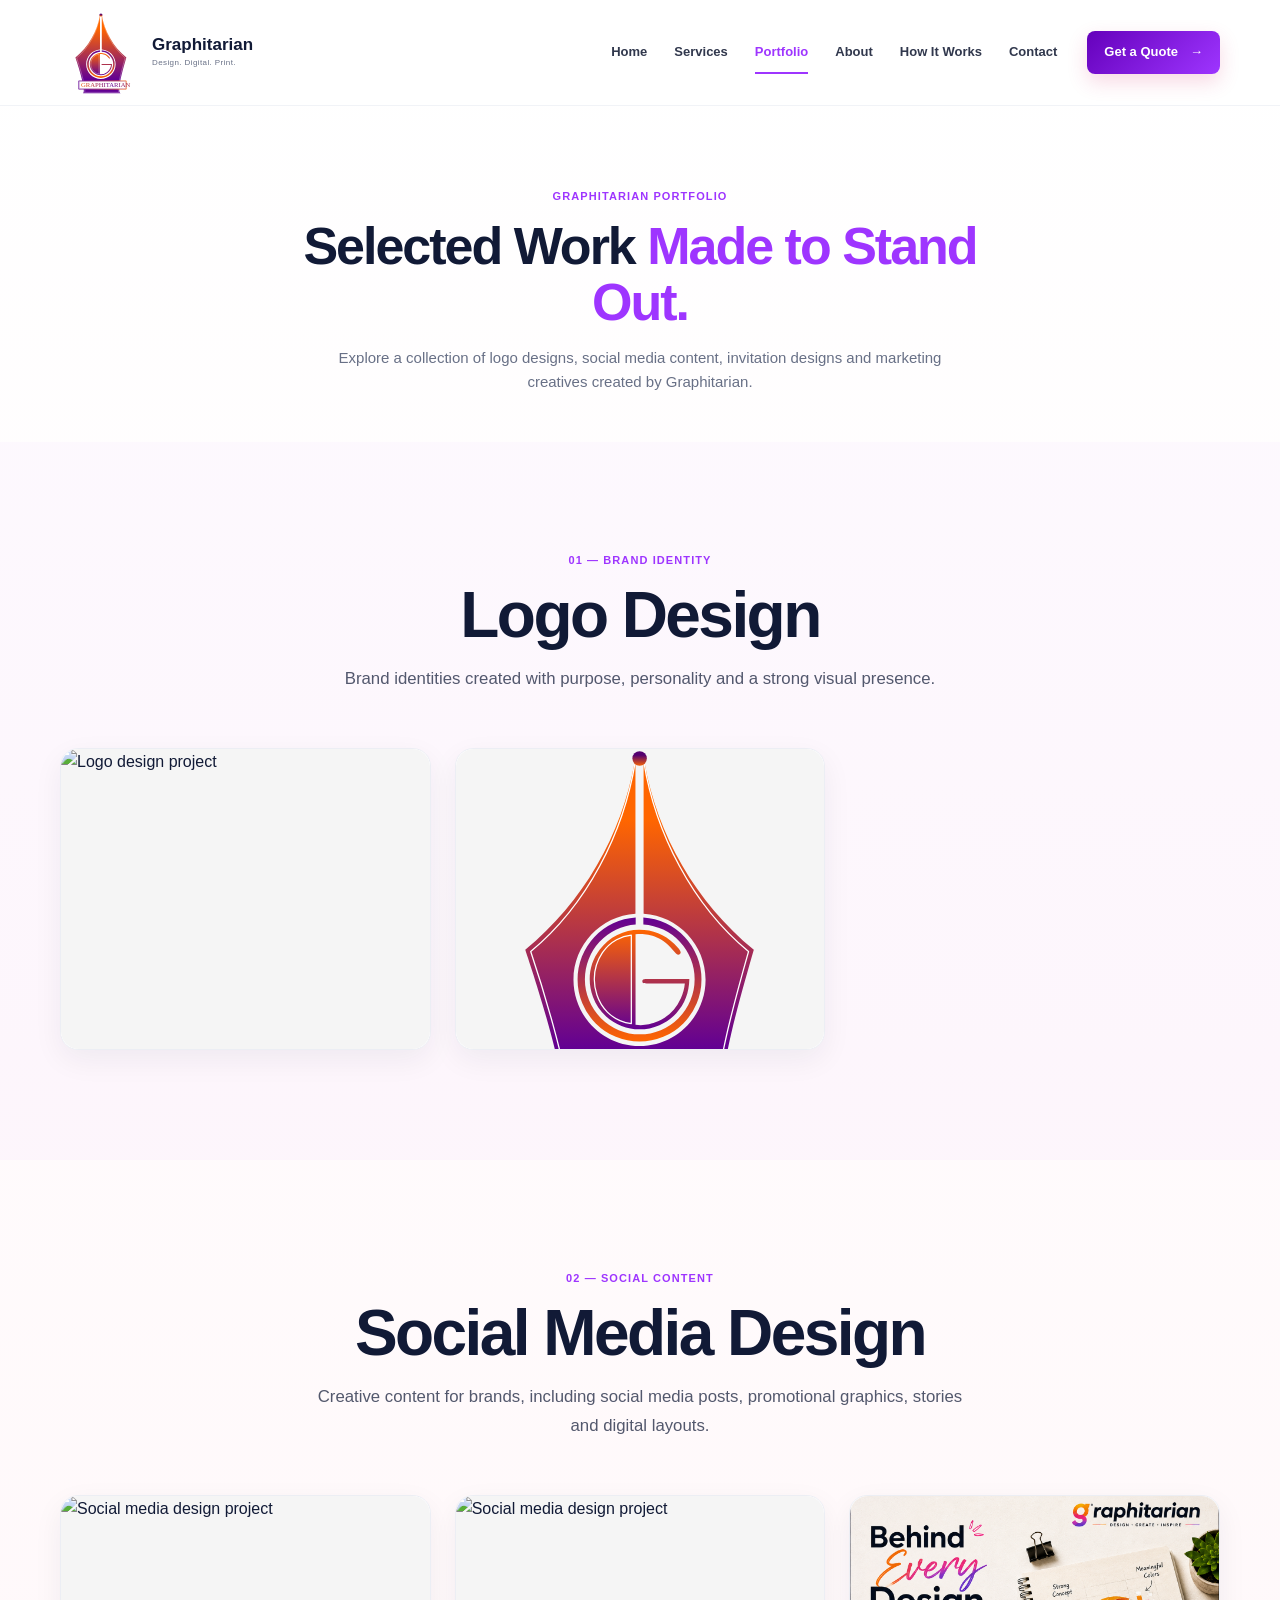
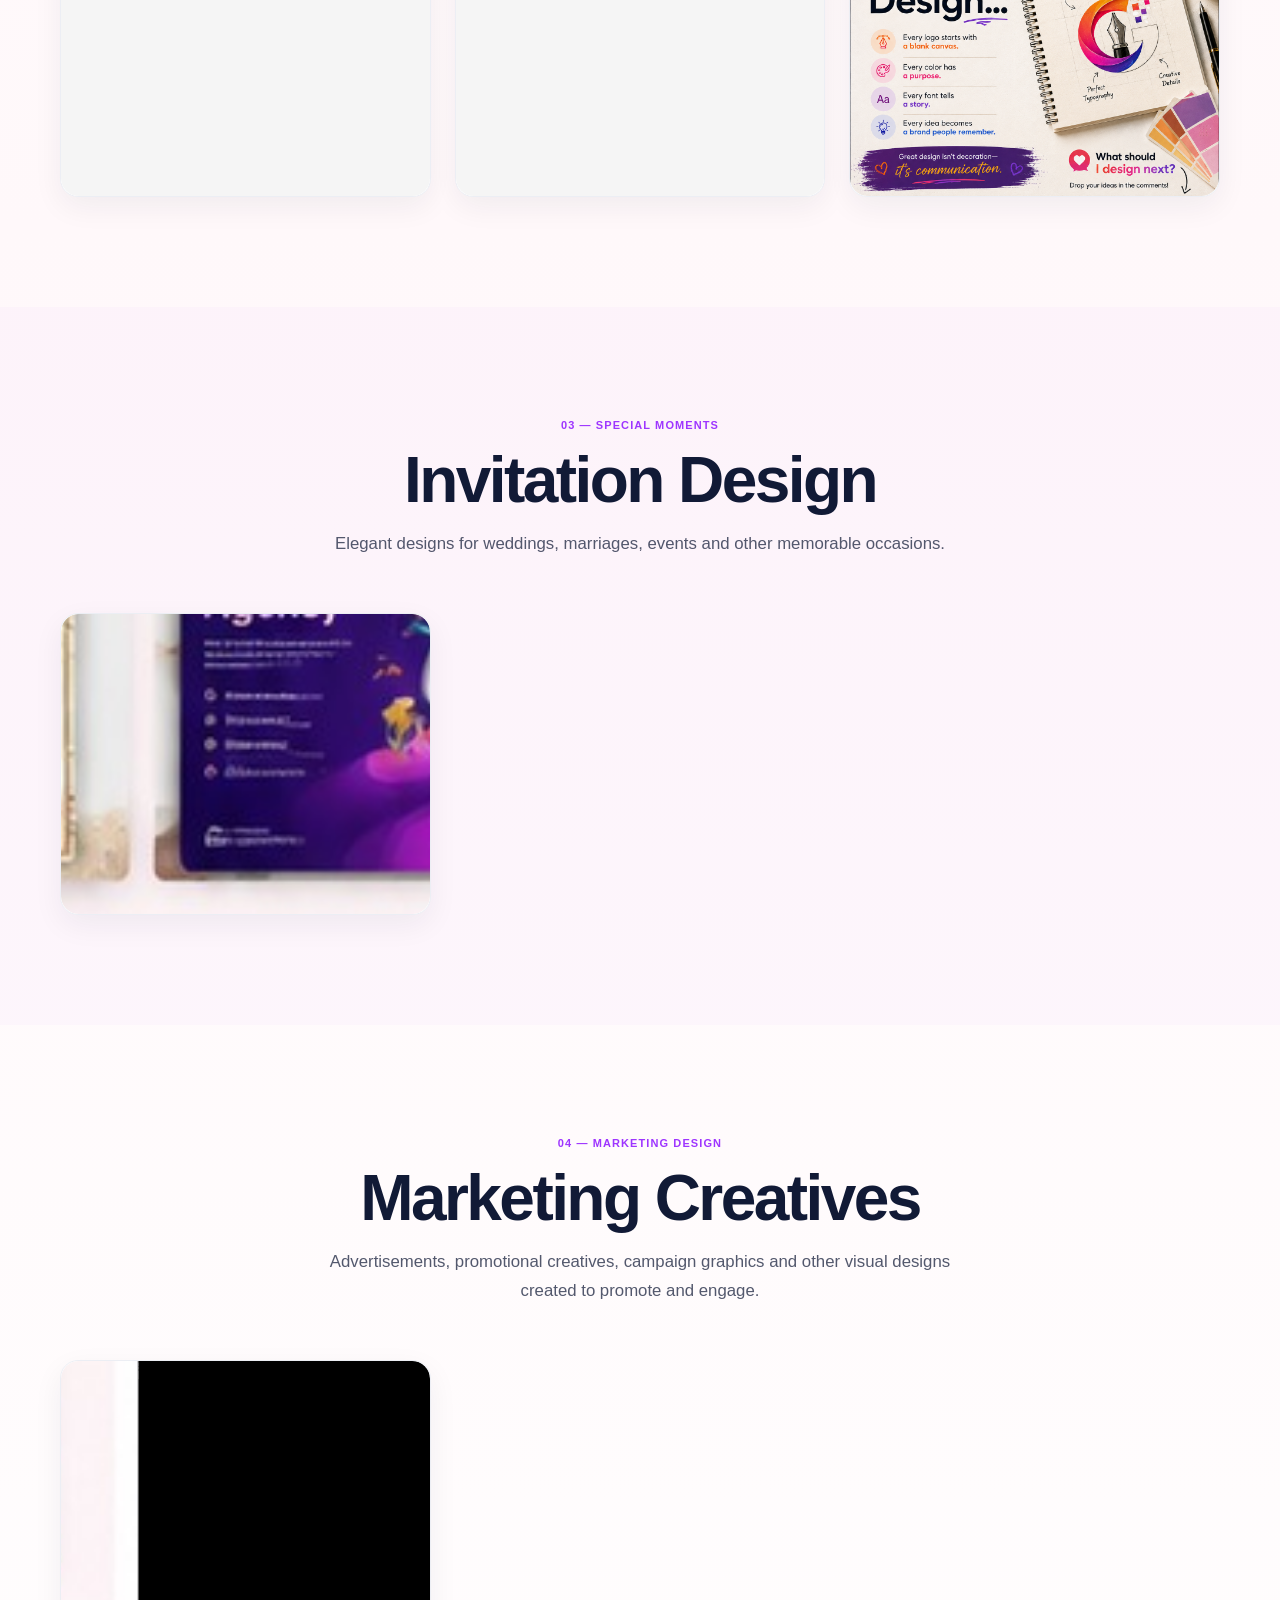
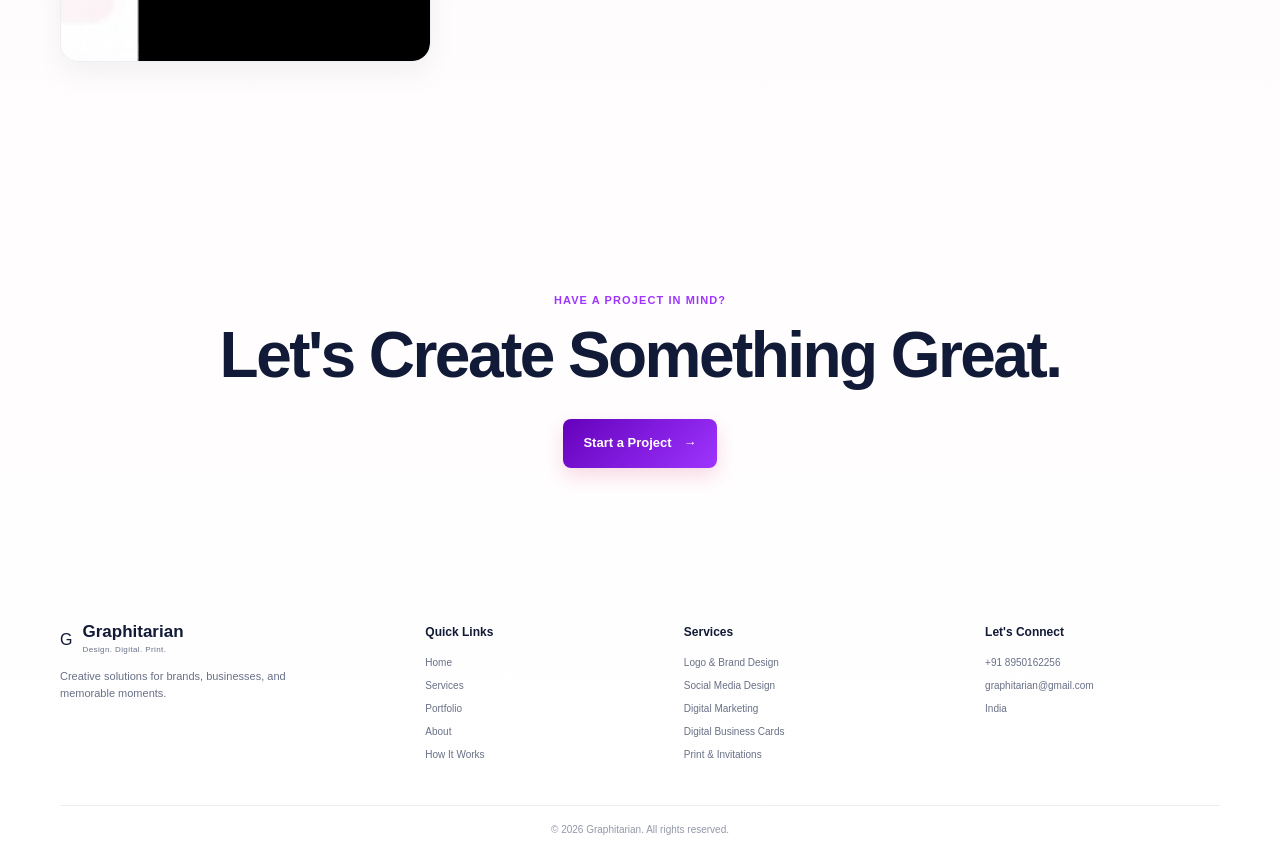
==== portfolio.html @ e22d7547 "Update portfolio.html" ====
<!doctype html>
<html lang="en">
<head>
  <meta charset="utf-8">
  <meta name="viewport" content="width=device-width, initial-scale=1">
  <meta name="description" content="Graphitarian portfolio — logo, social media, invitation and marketing creative design work.">
  <title>Graphitarian — Portfolio</title>
  <link rel="stylesheet" href="style.css">
</head>

<body class="portfolio-page">

   <div id="site-header"></div>


  <main>

    <!-- Portfolio Hero -->
    <section class="portfolio-hero">
      <div class="container">
        <p class="eyebrow">GRAPHITARIAN PORTFOLIO</p>

        <h1>Selected Work
          <span>Made to Stand Out.</span>
        </h1>

        <p>
          Explore a collection of logo designs, social media content,
          invitation designs and marketing creatives created by Graphitarian.
        </p>
      </div>
    </section>


    <!-- 1. Logo Design -->
    <section class="portfolio-category" id="logo-design">
      <div class="container">

        <div class="portfolio-category-heading">
          <p class="eyebrow">01 — BRAND IDENTITY</p>

          <h2>Logo Design</h2>

          <p>
            Brand identities created with purpose, personality and a strong
            visual presence.
          </p>
        </div>

        <div class="portfolio-gallery">

          <!-- Add more logo images here -->
           <!-- for another logo copy from here -->
          <figure class="portfolio-item"> 
            <div class="portfolio-thumb">
              <img
                src="assets/omsaiLogo.jpeg"
                alt="Logo design project"
                loading="lazy"
              >
            </div>
          </figure>
          <!-- till here  -->

          <figure class="portfolio-item">
            <div class="portfolio-thumb">
              <img
                src="assets/graphitarian logo.svg"
                alt="Logo design collection"
                loading="lazy"
              >
            </div>
          </figure>
          <!-- <figure class="portfolio-item">
            <div class="portfolio-thumb">
              <img
                src="assets/design.png"
                alt="Logo design project"
                loading="lazy"
              >
            </div>
          </figure> -->

        </div>

      </div>
    </section>


    <!-- 2. Social Media Design -->
    <section class="portfolio-category" id="social-media">
      <div class="container">

        <div class="portfolio-category-heading">
          <p class="eyebrow">02 — SOCIAL CONTENT</p>

          <h2>Social Media Design</h2>

          <p>
            Creative content for brands, including social media posts,
            promotional graphics, stories and digital layouts.
          </p>
        </div>

        <div class="portfolio-gallery">

          <!-- Add more social media images here -->
          <figure class="portfolio-item">
            <div class="portfolio-thumb">
              <img
                src="assets/omsaiPost1.png"
                alt="Social media design project"
                loading="lazy"
              >
            </div>
          </figure>
          <figure class="portfolio-item">
            <div class="portfolio-thumb">
              <img
                src="assets/omsaiPost2.png"
                alt="Social media design project"
                loading="lazy"
              >
            </div>
          </figure>
          <figure class="portfolio-item">
            <div class="portfolio-thumb">
              <img
                src="assets/design.png"
                alt="Social media design project"
                loading="lazy"
              >
            </div>
          </figure>

        </div>

      </div>
    </section>


    <!-- 3. Invitation Design -->
    <section class="portfolio-category" id="invitation-design">
      <div class="container">

        <div class="portfolio-category-heading">
          <p class="eyebrow">03 — SPECIAL MOMENTS</p>

          <h2>Invitation Design</h2>

          <p>
            Elegant designs for weddings, marriages, events and other
            memorable occasions.
          </p>
        </div>

        <div class="portfolio-gallery">

          <!-- Add more invitation images here -->
          <figure class="portfolio-item">
            <div class="portfolio-thumb">
              <img
                src="assets/portfolio-invitation.jpg"
                alt="Invitation design project"
                loading="lazy"
              >
            </div>
          </figure>

        </div>

      </div>
    </section>


    <!-- 4. Marketing Creatives -->
    <section class="portfolio-category" id="marketing-creatives">
      <div class="container">

        <div class="portfolio-category-heading">
          <p class="eyebrow">04 — MARKETING DESIGN</p>

          <h2>Marketing Creatives</h2>

          <p>
            Advertisements, promotional creatives, campaign graphics and
            other visual designs created to promote and engage.
          </p>
        </div>

        <div class="portfolio-gallery">

          <!-- Add more marketing images here -->
          <figure class="portfolio-item">
            <div class="portfolio-thumb">
              <img
                src="assets/portfolio-marketing.jpg"
                alt="Marketing creative project"
                loading="lazy"
              >
            </div>
          </figure>

        </div>

      </div>
    </section>


    <!-- Start Project -->
    <section class="portfolio-cta">
      <div class="container">

        <p class="eyebrow">HAVE A PROJECT IN MIND?</p>

        <h2>Let's Create Something Great.</h2>

        <a class="btn" href="index.html#contact">
          Start a Project <span>→</span>
        </a>

      </div>
    </section>

  </main>


  <!-- Footer -->
   <footer class="footer" id="contact">
    <div class="container footer-grid">
      <div class="footer-brand"><a class="brand" href="#home"><span
            class="brand-mark">G</span><span><strong>Graphitarian</strong><small>Design. Digital.
              Print.</small></span></a>
        <p>Creative solutions for brands, businesses, and memorable moments.</p>
      </div>
      <div>
        <h4>Quick Links</h4><a href="#home">Home</a><a href="#services">Services</a><a href="#portfolio">Portfolio</a><a
          href="#about">About</a><a href="#process">How It Works</a>
      </div>
      <div>
        <h4>Services</h4><a href="#services">Logo & Brand Design</a><a href="#services">Social Media Design</a><a
          href="#services">Digital Marketing</a><a href="#services">Digital Business Cards</a><a href="#services">Print
          & Invitations</a>
      </div>
      <div>
        <h4>Let's Connect</h4><a href="tel:+918950162256">+91 8950162256</a>
        <a href="graphitarian@gmail.com">graphitarian@gmail.com</a><span>India</span>
      </div>
    </div>
    <div class="container copyright">© 2026 Graphitarian. All rights reserved.</div>
  </footer>

  <script src="script.js"></script>

  <script>
    const toggle = document.querySelector('.menu-toggle');
    const nav = document.querySelector('.nav-links');

    toggle?.addEventListener('click', () => {
      const open = nav.classList.toggle('open');
      toggle.setAttribute('aria-expanded', open);
    });
  </script>

</body>
</html>
---- style.css ----
@font-face {
    font-family: InterG;
    src: url("fonts/InterDisplay-Regular.otf") format("opentype");
    font-weight: 400;
    font-style: normal;
    font-display: swap
}

@font-face {
    font-family: InterG;
    src: url("fonts/InterDisplay-SemiBold.otf") format("opentype");
    font-weight: 600;
    font-style: normal;
    font-display: swap
}

@font-face {
    font-family: InterG;
    src: url("fonts/InterDisplay-Bold.otf") format("opentype");
    font-weight: 700;
    font-style: normal;
    font-display: swap
}

:root {
    --ink: #111a36;
    --muted: #687086;
    --pink: #9e35ffff;
    --pink2: #6500bbfe;
    --line: #eceef4;
    --soft: #fff5f8;
    --bg: #fff;
    --radius: 18px;
    --shadow: 0 16px 45px rgba(17, 26, 54, .08)
}

* {
    box-sizing: border-box
}

html {
    /* overflow-y: auto; */
    scroll-behavior: smooth
    
}
section[id] {
    scroll-margin-top: 105px;
}
/* #home {
    scroll-margin-top: 105px;
} */

body {
    /* overflow-y: auto; */
    margin: 0;
    font-family: InterG, Arial, sans-serif;
    color: var(--ink);
    background: #fff;
    line-height: 1.6
    
}

img {
    max-width: 100%;
    display: block
}

a {
    text-decoration: none;
    color: inherit
}

.container {
    width: min(1160px, calc(100% - 40px));
    margin: auto
}

/* .site-header {
    position: sticky;
    top: 0;
    z-index: 1000;
    background: rgba(255, 255, 255, .94);
    backdrop-filter: blur(14px);
    border-bottom: 1px solid rgba(236, 238, 244, .7)
} */

/* Reusable header wrapper - this must be sticky */
#site-header {
  position: sticky;
  top: 0;
  z-index: 1000;
  width: 100%;
}

/* Actual header */
.site-header {
  position: relative;
  width: 100%;
  background: rgba(255, 255, 255, 0.94);
  backdrop-filter: blur(14px);
  -webkit-backdrop-filter: blur(14px);
  border-bottom: 1px solid rgba(236, 238, 244, 0.7);

  /* Keep header animation */
  animation: navIn 0.7s ease-out both;
}

/* Header entrance animation */
@keyframes navIn {
  from {
    opacity: 0;
    transform: translateY(-20px);
  }

  to {
    opacity: 1;
    transform: translateY(0);
  }
}

.nav {
    height: 105px;
    display: flex;
    align-items: center;
    gap: 30px
}

.brand {
    display: inline-flex;
    align-items: center;
    gap: 10px;
    margin-right: auto;
    cursor: pointer;
    text-decoration: none;
    position: relative;
    z-index: 100;
}

.brand-logo {
    pointer-events: none;
  width: 82px;
  height: 82px;
  display: block;
  object-fit: contain;

  animation: logoIn 0.8s ease-out 0.1s both;
}

@keyframes logoIn {
  from {
    opacity: 0;
    transform: scale(0.94);
  }

  to {
    opacity: 1;
    transform: scale(1);
  }
}

.brand span {
    pointer-events: none;
}

.brand strong {
    display: block;
    font-size: 17px;
    line-height: 1
}

.brand small {
    pointer-events: none;
    display: block;
    color: var(--muted);
    font-size: 8px;
    letter-spacing: .4px;
    margin-top: 4px
    
}

.nav-links {
    display: flex;
    gap: 27px;
    align-items: center
}

.nav-links a {
    font-size: 13px;
    font-weight: 600;
    color: #31384d;
    position: relative
}

.nav-links a.active,
.nav-links a:hover {
    color: var(--pink)
}

.nav-links a.active:after {
    content: "";
    position: absolute;
    left: 0;
    right: 0;
    bottom: -11px;
    height: 2px;
    background: var(--pink)
}

.btn {
    transition:
    transform 0.25s ease,
    box-shadow 0.25s ease;
    display: inline-flex;
    align-items: center;
    gap: 12px;
    padding: 14px 20px;
    border-radius: 8px;
    background: linear-gradient(135deg, #6400bbfe, #9e35ffff);
    color: #fff;
    font-size: 13px;
    font-weight: 700;
    box-shadow: 0 8px 20px rgba(217, 42, 104, .18);
    transition: .2s
}

.btn:hover {
    box-shadow: 0 12px 28px rgba(217, 42, 104, 0.25);
    transform: translateY(-2px)
    
}

.btn-small {
    padding: 11px 17px;
    white-space: nowrap
}

.btn-outline {
    background: #fff;
    color: var(--pink);
    border: 1px solid #ed6a97;
    box-shadow: none
}

.btn-light {
    background: #fff;
    color: var(--ink);
    box-shadow: none
}

.menu-toggle {
    display: none;
    border: 0;
    background: none;
    font-size: 24px
}

.hero {
    overflow: hidden;
    background: linear-gradient(180deg, #fff 0%, #fff 74%, #fafafd 100%);
    padding: 82px 0 62px
}

.hero-grid {
    display: grid;
    grid-template-columns: 1fr 1.03fr;
    align-items: center;
    gap: 50px
}

.eyebrow {
    margin: 0 0 12px;
    color: var(--pink);
    font-size: 11px;
    font-weight: 700;
    letter-spacing: 1.1px
}

.hero h1 {
    font-size: 58px;
    line-height: 1.08;
    letter-spacing: -2.4px;
    margin: 0 0 22px;
    max-width: 640px
}

.hero h1 em,
.section-heading h2 span,
.about h2 span,
.process h2 span,
.portfolio h2 span,
.cta h2 span {
    font-style: normal;
    color: var(--pink)
}

.lead {
    color: var(--muted);
    font-size: 16px;
    max-width: 600px;
    margin: 0
}

.hero-actions {
    display: flex;
    gap: 14px;
    margin: 30px 0
}

.trust-points {
    display: grid;
    grid-template-columns: repeat(3, 1fr);
    gap: 16px;
    margin-top: 34px
}

.trust-points>div {
    display: flex;
    gap: 10px
}

.point-icon {
    width: 35px;
    height: 35px;
    flex: 0 0 35px;
    border: 1px solid #f2aac2;
    border-radius: 50%;
    display: grid;
    place-items: center;
    color: var(--pink);
    font-weight: 700
}

.trust-points strong {
    display: block;
    font-size: 12px
}

.trust-points small {
    display: block;
    color: var(--muted);
    font-size: 9px;
    line-height: 1.4;
    margin-top: 4px
}

.hero-art {
    position: relative;
    min-height: 500px;
    display: grid;
    place-items: center
}

.hero-art .blob {
    position: absolute;
    width: 500px;
    height: 500px;
    border-radius: 50%;
    background: radial-gradient(circle, #fff1f6 0%, #fff 68%);
    z-index: 0
}

.hero-art > img {
    animation:
    heroImageIn 1s ease-out 0.25s both,
    gentleFloat 5s ease-in-out 1.3s infinite;
    position: relative;
    z-index: 1;
    width: 100%;
    max-height: 520px;
    object-fit: cover;
    object-position: 50% 0;
    border-radius: 25px;
    box-shadow: var(--shadow)
}
@keyframes gentleFloat {
  0%,
  100% {
    transform: translateY(0);
  }

  50% {
    transform: translateY(-8px);
  }
}

.floating-card {
    position: absolute;
    z-index: 3;
    background: #fff;
    border-radius: 13px;
    padding: 13px 16px;
    box-shadow: var(--shadow);
    font-size: 11px
}

.floating-card strong {
    display: block
}

.floating-card span {
    color: var(--muted);
    font-size: 9px
}

.card-one {
    left: 2%;
    top: 20%
}

.card-two {
    right: 0;
    bottom: 18%
}

.section {
    padding: 90px 0
}

.section-heading {
    text-align: center;
    width: min(700px, calc(100% - 40px));
    margin: 0 auto 48px
}

.section-heading h2 {
    font-size: 38px;
    line-height: 1.15;
    letter-spacing: -1px;
    margin: 0 0 12px
}

.section-heading>p:last-child {
    color: var(--muted);
    font-size: 14px;
    margin: 0
}

.cards-grid {
    display: grid;
    grid-template-columns: repeat(3, 1fr);
    gap: 20px
}

.service-card {
    transition:
    transform 0.3s ease,
    box-shadow 0.3s ease;
    padding: 32px 26px;
    border: 1px solid var(--line);
    border-radius: var(--radius);
    text-align: center;
    background: #fff;
    box-shadow: 0 8px 30px rgba(17, 26, 54, .035);
    transition: .2s
}

.service-card:hover {
    transform: translateY(-7px);
    box-shadow: 0 18px 45px rgba(17, 26, 54, 0.10);
}

.service-icon {
    width: 58px;
    height: 58px;
    margin: 0 auto 18px;
    border-radius: 17px;
    display: grid;
    place-items: center;
    font-size: 27px;
    font-weight: 700
}

.pink {
    background: #fff0f5;
    color: #df3971
}

.purple {
    background: #f3efff;
    color: #7049db
}

.green {
    background: #effaf2;
    color: #31a85c
}

.blue {
    background: #eef8ff;
    color: #1686bf
}

.yellow {
    background: #fff7e8;
    color: #e89b16
}

.rose {
    background: #fff0f3;
    color: #ef5674
}

.service-card h3 {
    font-size: 16px;
    margin: 0 0 9px
}

.service-card p {
    color: var(--muted);
    font-size: 12px;
    margin: 0 0 16px
}

.service-card a {
    font-size: 11px;
    color: var(--pink);
    font-weight: 700
}

.about {
    background: #fbfbfd
}

.split {
    display: grid;
    grid-template-columns: .9fr 1.1fr;
    gap: 80px;
    align-items: start
}

.about h2 {
    font-size: 46px;
    line-height: 1.1;
    margin: 0
}

.about p {
    color: var(--muted);
    font-size: 15px;
    margin-top: 0
}

.pill-row {
    display: flex;
    gap: 10px;
    flex-wrap: wrap;
    margin-top: 24px
}

.pill-row span {
    padding: 9px 14px;
    background: #fff;
    border: 1px solid var(--line);
    border-radius: 999px;
    font-size: 11px;
    font-weight: 600
}

.process-grid {
    display: grid;
    grid-template-columns: repeat(4, 1fr);
    gap: 30px
}

.process-step {
    text-align: center;
    position: relative
}

.process-step:not(:last-child):after {
    content: "→";
    position: absolute;
    right: -23px;
    top: 17px;
    color: #e65b87;
    font-size: 24px
}

.step-number {
    width: 55px;
    height: 55px;
    border-radius: 50%;
    margin: 0 auto 18px;
    background: #fff0f5;
    color: var(--pink);
    display: grid;
    place-items: center;
    font-size: 13px;
    font-weight: 700
}

.process-step h3 {
    font-size: 15px;
    margin: 0 0 8px
}

.process-step p {
    color: var(--muted);
    font-size: 11px;
    margin: 0
}

.portfolio {
    padding-top: 30px
}

.portfolio-wrap {
    background: #fff6f9;
    border: 1px solid #f8e6ec;
    border-radius: 22px;
    padding: 35px;
    display: grid;
    grid-template-columns: .7fr 1.5fr;
    gap: 30px;
    align-items: center
}

.portfolio-copy h2 {
    font-size: 31px;
    line-height: 1.15;
    margin: 0 0 25px
}

.portfolio-grid {
    display: grid;
    grid-template-columns: repeat(4, 1fr);
    gap: 10px
}

.portfolio-grid img {
    height: 145px;
    width: 100%;
    object-fit: cover;
    border-radius: 10px
}

.cta {
    padding: 30px 0 70px
}

.cta-inner {
    background: var(--ink);
    color: #fff;
    border-radius: 22px;
    padding: 38px 46px;
    display: flex;
    align-items: center;
    justify-content: space-between;
    gap: 30px
}

.cta .eyebrow {
    color: #f46a97
}

.cta h2 {
    font-size: 34px;
    line-height: 1.15;
    margin: 0 0 8px
}

.cta p:last-child {
    color: #b9bfd0;
    margin: 0;
    font-size: 13px
}

.footer {
    padding: 0 0 20px
}

.footer-grid {
    display: grid;
    grid-template-columns: 1.5fr 1fr 1.2fr 1.1fr;
    gap: 45px;
    padding: 35px 0
}

.footer-grid h4 {
    font-size: 12px;
    margin: 0 0 13px
}

.footer-grid>div:not(.footer-brand) a,
.footer-grid>div:not(.footer-brand) span {
    display: block;
    color: var(--muted);
    font-size: 10px;
    margin: 7px 0
}

.footer-brand p {
    color: var(--muted);
    font-size: 11px;
    max-width: 230px
}

.copyright {
    border-top: 1px solid var(--line);
    padding-top: 16px;
    color: #9298a8;
    font-size: 10px;
    text-align: center
}

@media(max-width:950px) {
    .nav-links {
        display: none
    }

    .menu-toggle {
        display: block
    }

    .nav>.btn {
        display: none
    }

    .nav-links.open {
        position: absolute;
        left: 20px;
        right: 20px;
        top: 70px;
        display: flex;
        flex-direction: column;
        align-items: flex-start;
        padding: 20px;
        background: #fff;
        border: 1px solid var(--line);
        border-radius: 14px;
        box-shadow: var(--shadow)
    }

    .hero-grid {
        grid-template-columns: 1fr
    }

    .hero-art {
        order: -1;
        min-height: 360px
    }

    .hero h1 {
        font-size: 48px
    }

    .cards-grid {
        grid-template-columns: repeat(2, 1fr)
    }

    .split {
        grid-template-columns: 1fr;
        gap: 25px
    }

    .process-grid {
        grid-template-columns: repeat(2, 1fr)
    }

    .process-step:not(:last-child):after {
        display: none
    }

    .portfolio-wrap {
        grid-template-columns: 1fr
    }

    .footer-grid {
        grid-template-columns: repeat(2, 1fr)
    }
}

@media(max-width:620px) {
    .container {
        width: min(100% - 28px, 1160px)
    }

    .hero {
        padding: 55px 0 45px
    }

    .hero h1 {
        font-size: 39px;
        letter-spacing: -1.5px
    }

    .lead {
        font-size: 14px
    }

    .hero-actions {
        flex-direction: column;
        align-items: stretch
    }

    .trust-points {
        grid-template-columns: 1fr
    }

    .hero-art {
        min-height: 270px
    }

    .floating-card {
        display: none
    }

    .section {
        padding: 65px 0
    }

    .section-heading h2 {
        font-size: 31px
    }

    .cards-grid,
    .process-grid,
    .footer-grid {
        grid-template-columns: 1fr
    }

    .portfolio-wrap {
        padding: 22px
    }

    .portfolio-grid {
        grid-template-columns: repeat(2, 1fr)
    }

    .portfolio-grid img {
        height: 125px
    }

    .cta-inner {
        padding: 30px 24px;
        align-items: flex-start;
        flex-direction: column
    }

    .cta h2 {
        font-size: 29px
    }

    .footer-grid {
        gap: 25px
    }
}

/* =========================================
   PAGE LOAD ANIMATIONS
   ========================================= */

/* Whole page gently fades in */
body {
  animation: pageFadeIn 0.8s ease-out both;
}

@keyframes pageFadeIn {
  from {
    opacity: 0;
  }
  to {
    opacity: 1;
  }
}


/* Hero text comes up gently */
.hero-copy {
  animation: heroTextIn 0.9s ease-out 0.15s both;
}

@keyframes heroTextIn {
  from {
    opacity: 0;
    transform: translateY(25px);
  }

  to {
    opacity: 1;
    transform: translateY(0);
  }
}


/* Hero image comes in from the right */
.hero-art {
  animation: heroImageIn 1s ease-out 0.25s both;
}

@keyframes heroImageIn {
  from {
    opacity: 0;
    transform: translateX(35px);
  }

  to {
    opacity: 1;
    transform: translateX(0);
  }
}


/* Navigation gently appears */
.site-header {
  animation: navIn 0.7s ease-out both;
}

@keyframes navIn {
  from {
    opacity: 0;
    transform: translateY(-12px);
  }

  to {
    opacity: 1;
    transform: translateY(0);
  }
}


/* Service cards appear one after another */
.service-card {
  animation: cardIn 0.7s ease-out both;
}

.service-card:nth-child(1) {
  animation-delay: 0.1s;
}

.service-card:nth-child(2) {
  animation-delay: 0.18s;
}

.service-card:nth-child(3) {
  animation-delay: 0.26s;
}

.service-card:nth-child(4) {
  animation-delay: 0.34s;
}

.service-card:nth-child(5) {
  animation-delay: 0.42s;
}

.service-card:nth-child(6) {
  animation-delay: 0.50s;
}

@keyframes cardIn {
  from {
    opacity: 0;
    transform: translateY(20px);
  }

  to {
    opacity: 1;
    transform: translateY(0);
  }
}


/* Respect users who prefer reduced motion */
@media (prefers-reduced-motion: reduce) {
  *,
  *::before,
  *::after {
    animation-duration: 0.01ms !important;
    animation-iteration-count: 1 !important;
    transition-duration: 0.01ms !important;
  }
}

section[id] {
    scroll-margin-top: 105px
}

.brand-logo {
    pointer-events: none;
    width: 82px;
    height: 82px;
    display: block;
    object-fit: contain
}

.portfolio-page {
    background: linear-gradient(180deg, #fff 0%, #fff8fa 45%, #fff 100%)
}

.portfolio-hero {
    padding: 82px 0 48px;
    text-align: center
}

.portfolio-hero h1 {
    font-size: 52px;
    line-height: 1.08;
    letter-spacing: -2px;
    margin: 0 auto 16px;
    max-width: 760px
}

.portfolio-hero h1 span {
    color: var(--pink)
}

.portfolio-hero p:last-child {
    color: var(--muted);
    font-size: 15px;
    max-width: 650px;
    margin: 0 auto
}

.portfolio-gallery-section {
    padding: 30px 0 90px
}

.portfolio-gallery {
    display: grid;
    grid-template-columns: repeat(3, 1fr);
    gap: 20px
}

.portfolio-item {
    margin: 0;
    overflow: hidden;
    border-radius: 18px;
    background: #fff;
    border: 1px solid var(--line);
    box-shadow: 0 10px 30px rgba(17, 26, 54, .06)
}

.portfolio-thumb {
    height: 300px;
    overflow: hidden;
    background: #f7f7fa
}

.portfolio-thumb img {
    width: 100%;
    height: 100%;
    object-fit: cover;
    transition: transform .45s ease, filter .45s ease
}

.portfolio-item:hover .portfolio-thumb img {
    transform: scale(1.08);
    filter: saturate(1.04)
}

.portfolio-caption {
    padding: 16px 18px 18px
}

.portfolio-caption strong {
    display: block;
    font-size: 14px;
    margin-bottom: 4px
}

.portfolio-caption span {
    display: block;
    color: var(--muted);
    font-size: 11px
}

.portfolio-note {
    margin: 34px auto 0;
    text-align: center;
    color: var(--muted);
    font-size: 11px
}

.portfolio-back {
    display: flex;
    justify-content: center;
    margin-top: 35px
}

@media(max-width:950px) {
    .portfolio-gallery {
        grid-template-columns: repeat(2, 1fr)
    }

    .portfolio-thumb {
        height: 270px
    }

    .portfolio-hero h1 {
        font-size: 44px
    }
}

@media(max-width:620px) {
    .portfolio-hero {
        padding: 58px 0 35px
    }

    .portfolio-hero h1 {
        font-size: 37px;
        letter-spacing: -1.2px
    }

    .portfolio-hero p:last-child {
        font-size: 13px
    }

    .portfolio-gallery {
        grid-template-columns: 1fr;
        gap: 16px
    }

    .portfolio-thumb {
        height: 280px
    }

    .portfolio-gallery-section {
        padding-bottom: 65px
    }
}

/* =========================================================
   PORTFOLIO RESPONSIVE
   ========================================================= */

@media (max-width: 900px) {

  .portfolio-category {
    padding: 85px 0;
  }

  .portfolio-category .portfolio-gallery {
    grid-template-columns: repeat(2, minmax(0, 1fr));
  }

  .portfolio-category .portfolio-thumb img {
    height: 320px;
  }

  #invitation-design .portfolio-thumb img {
    height: 400px;
  }
}


@media (max-width: 600px) {

  .portfolio-category {
    padding: 70px 0;
  }

  .portfolio-category-heading {
    margin-bottom: 38px;
  }

  .portfolio-category-heading h2 {
    font-size: 2.3rem;
  }

  .portfolio-category-heading > p:last-child {
    font-size: 0.98rem;
  }

  .portfolio-category .portfolio-gallery {
    grid-template-columns: 1fr;
    gap: 18px;
  }

  .portfolio-category .portfolio-thumb img,
  #invitation-design .portfolio-thumb img {
    height: auto;
    max-height: none;
    aspect-ratio: 4 / 3;
    object-fit: cover;
  }

  .portfolio-cta {
    padding: 85px 0;
  }

}

/* =========================================================
   PORTFOLIO PAGE — CATEGORY SECTIONS
   ========================================================= */

.portfolio-category {
  padding: 110px 0;
}

.portfolio-category:nth-child(even) {
  background: rgba(158, 53, 255, 0.025);
}

.portfolio-category-heading {
  max-width: 760px;
  margin: 0 auto 55px;
  text-align: center;
}

.portfolio-category-heading h2 {
  margin: 10px 0 16px;
  font-size: clamp(2.2rem, 5vw, 4rem);
  line-height: 1.05;
  letter-spacing: -0.04em;
}

.portfolio-category-heading > p:last-child {
  max-width: 650px;
  margin: 0 auto;
  font-size: 1.05rem;
  line-height: 1.7;
  opacity: 0.72;
}


/* Gallery */

.portfolio-category .portfolio-gallery {
  display: grid;
  grid-template-columns: repeat(3, minmax(0, 1fr));
  gap: 24px;
}


/* Individual portfolio item */

.portfolio-category .portfolio-item {
  margin: 0;
  overflow: hidden;
  border-radius: 18px;
}


/* Image container */

.portfolio-category .portfolio-thumb {
  position: relative;
  overflow: hidden;
  border-radius: 18px;
  background: #f5f5f5;
}


/* Images */

.portfolio-category .portfolio-thumb img {
  display: block;
  width: 100%;
  height: 360px;
  object-fit: cover;

  transition:
    transform 0.6s cubic-bezier(.2,.7,.2,1),
    filter 0.6s ease;
}


/* Smooth hover enlargement */

.portfolio-category .portfolio-item:hover .portfolio-thumb img {
  transform: scale(1.08);
}


/* Invitation / portrait-style work can use a taller image */

#invitation-design .portfolio-thumb img {
  height: 460px;
  object-fit: cover;
}


/* CTA */

.portfolio-cta {
  padding: 120px 0;
  text-align: center;
}

.portfolio-cta h2 {
  margin: 12px 0 30px;
  font-size: clamp(2.2rem, 5vw, 4rem);
  line-height: 1.05;
  letter-spacing: -0.04em;
}

.portfolio-cta .btn {
  display: inline-flex;
}

/* Mobile portfolio gallery */
@media (max-width: 600px) {
  .portfolio-category .portfolio-gallery {
    grid-template-columns: 1fr;
  }
}
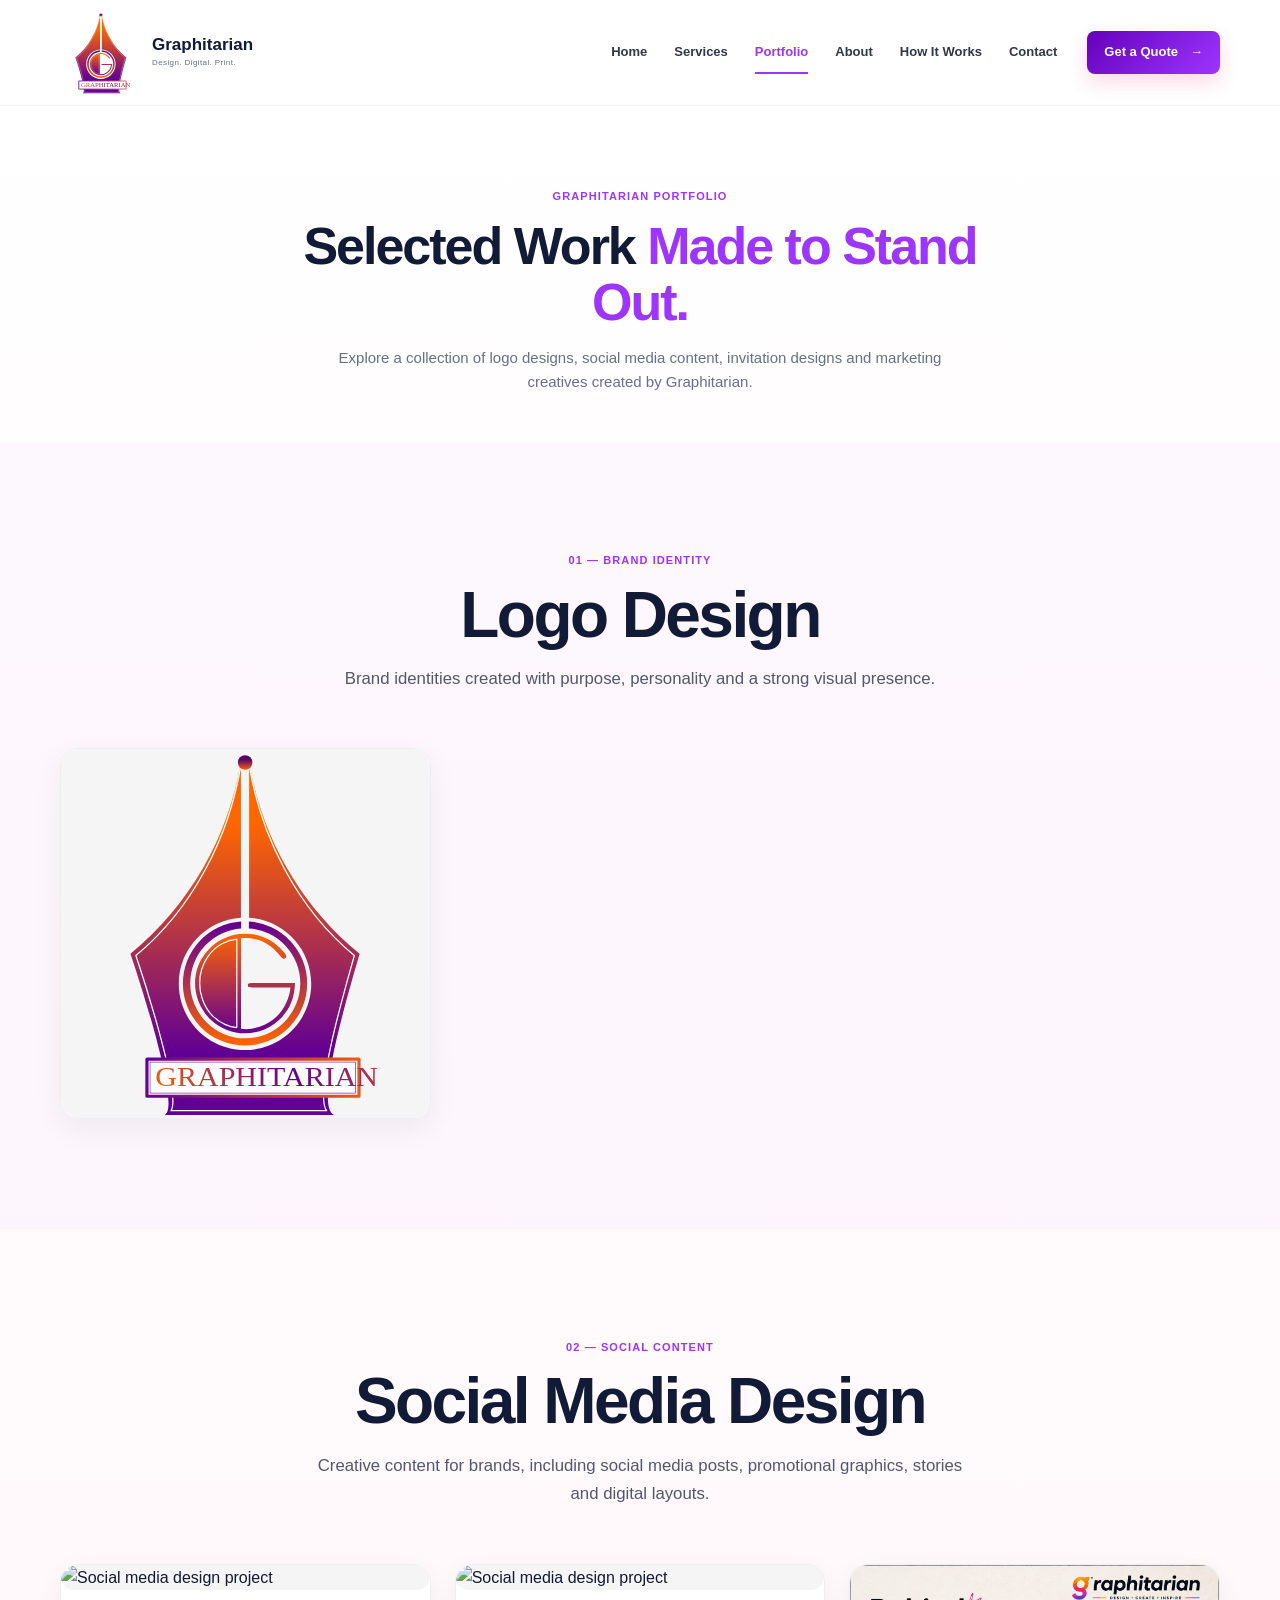
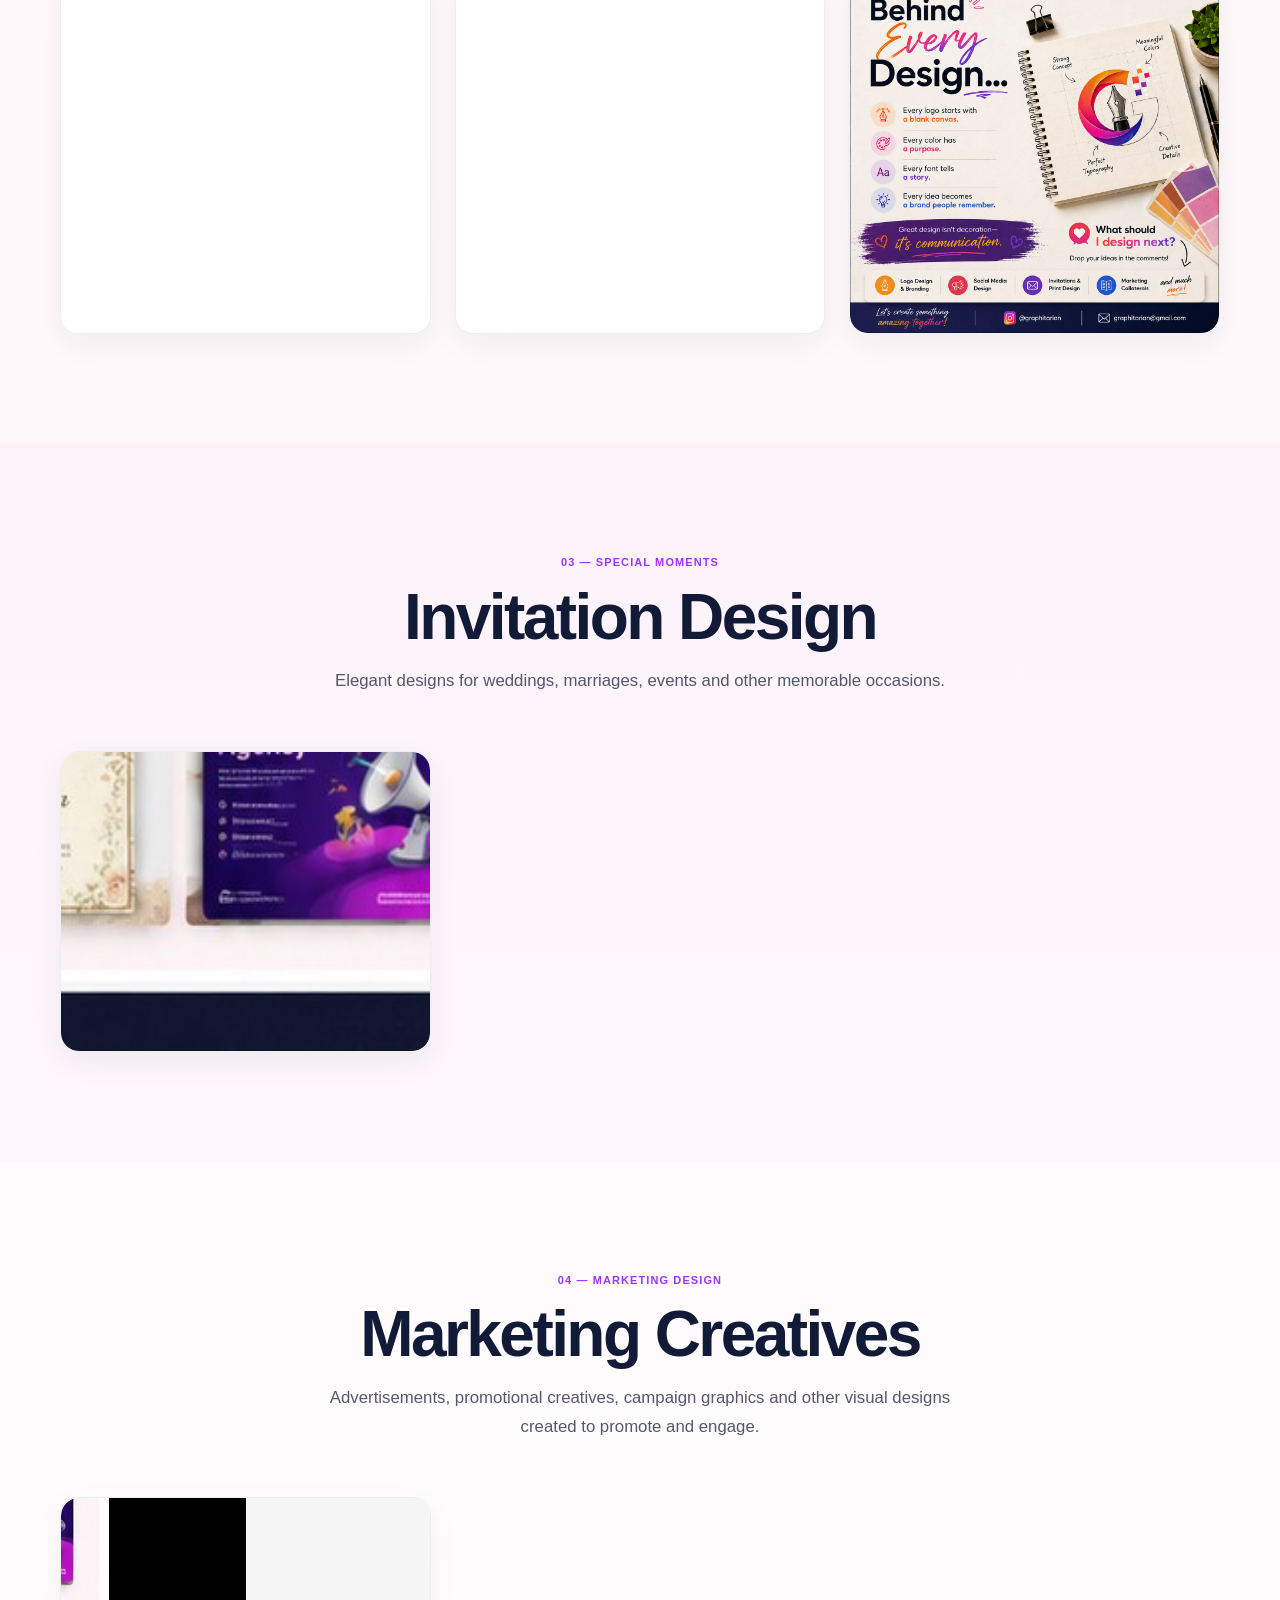
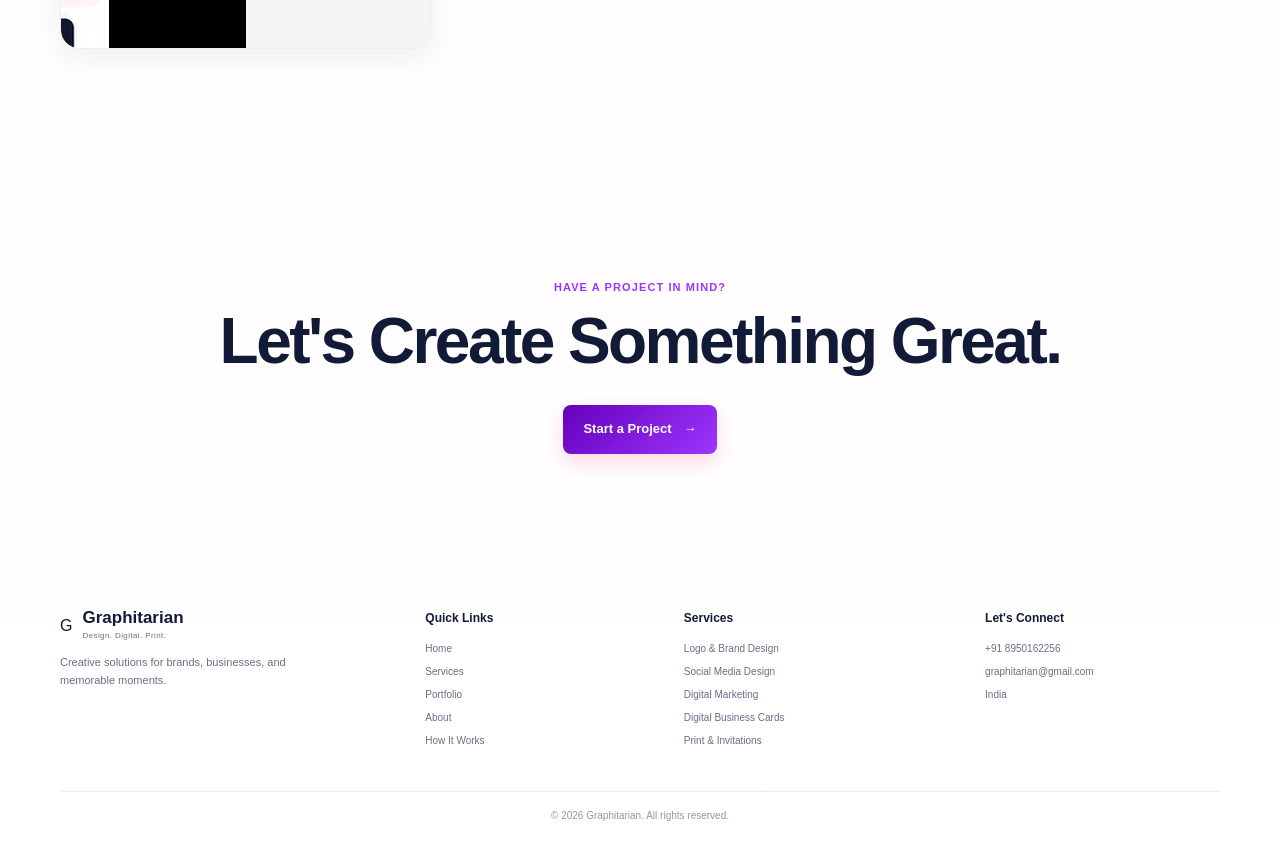
==== commit 5ddffad2: "Update portfolio.html" ====
--- a/portfolio.html
+++ b/portfolio.html
@@ -54,7 +54,7 @@
           <figure class="portfolio-item"> 
             <div class="portfolio-thumb">
               <img
-                src="assets/omsaiLogo.jpeg"
+                src="assets/graphitarian logo.svg"
                 alt="Logo design project"
                 loading="lazy"
               >
@@ -62,7 +62,7 @@
           </figure>
           <!-- till here  -->
 
-          <figure class="portfolio-item">
+          <!-- <figure class="portfolio-item">
             <div class="portfolio-thumb">
               <img
                 src="assets/graphitarian logo.svg"
@@ -70,7 +70,7 @@
                 loading="lazy"
               >
             </div>
-          </figure>
+          </figure> -->
           <!-- <figure class="portfolio-item">
             <div class="portfolio-thumb">
               <img
--- a/style.css
+++ b/style.css
@@ -1032,7 +1032,7 @@
 }
 
 .portfolio-thumb {
-    height: 300px;
+    height: auto;
     overflow: hidden;
     background: #f7f7fa
 }
@@ -1040,7 +1040,7 @@
 .portfolio-thumb img {
     width: 100%;
     height: 100%;
-    object-fit: cover;
+    object-fit:contain;
     transition: transform .45s ease, filter .45s ease
 }
 
@@ -1083,9 +1083,9 @@
         grid-template-columns: repeat(2, 1fr)
     }
 
-    .portfolio-thumb {
+    /* .portfolio-thumb {
         height: 270px
-    }
+    } */
 
     .portfolio-hero h1 {
         font-size: 44px
@@ -1112,7 +1112,8 @@
     }
 
     .portfolio-thumb {
-        height: 280px
+        height: auto;
+        /* overflow: hidden; */
     }
 
     .portfolio-gallery-section {
@@ -1135,11 +1136,11 @@
   }
 
   .portfolio-category .portfolio-thumb img {
-    height: 320px;
+    height: auto;
   }
 
   #invitation-design .portfolio-thumb img {
-    height: 400px;
+    height: auto;
   }
 }
 
@@ -1247,9 +1248,9 @@
 
 .portfolio-category .portfolio-thumb img {
   display: block;
-  width: 100%;
-  height: 360px;
-  object-fit: cover;
+  width: auto;
+  height: auto;
+  object-fit: contain;
 
   transition:
     transform 0.6s cubic-bezier(.2,.7,.2,1),
@@ -1267,8 +1268,9 @@
 /* Invitation / portrait-style work can use a taller image */
 
 #invitation-design .portfolio-thumb img {
-  height: 460px;
-  object-fit: cover;
+    width: 100%;
+  height: auto;
+  object-fit: contain;
 }
 
 
@@ -1295,4 +1297,4 @@
   .portfolio-category .portfolio-gallery {
     grid-template-columns: 1fr;
   }
-}+}
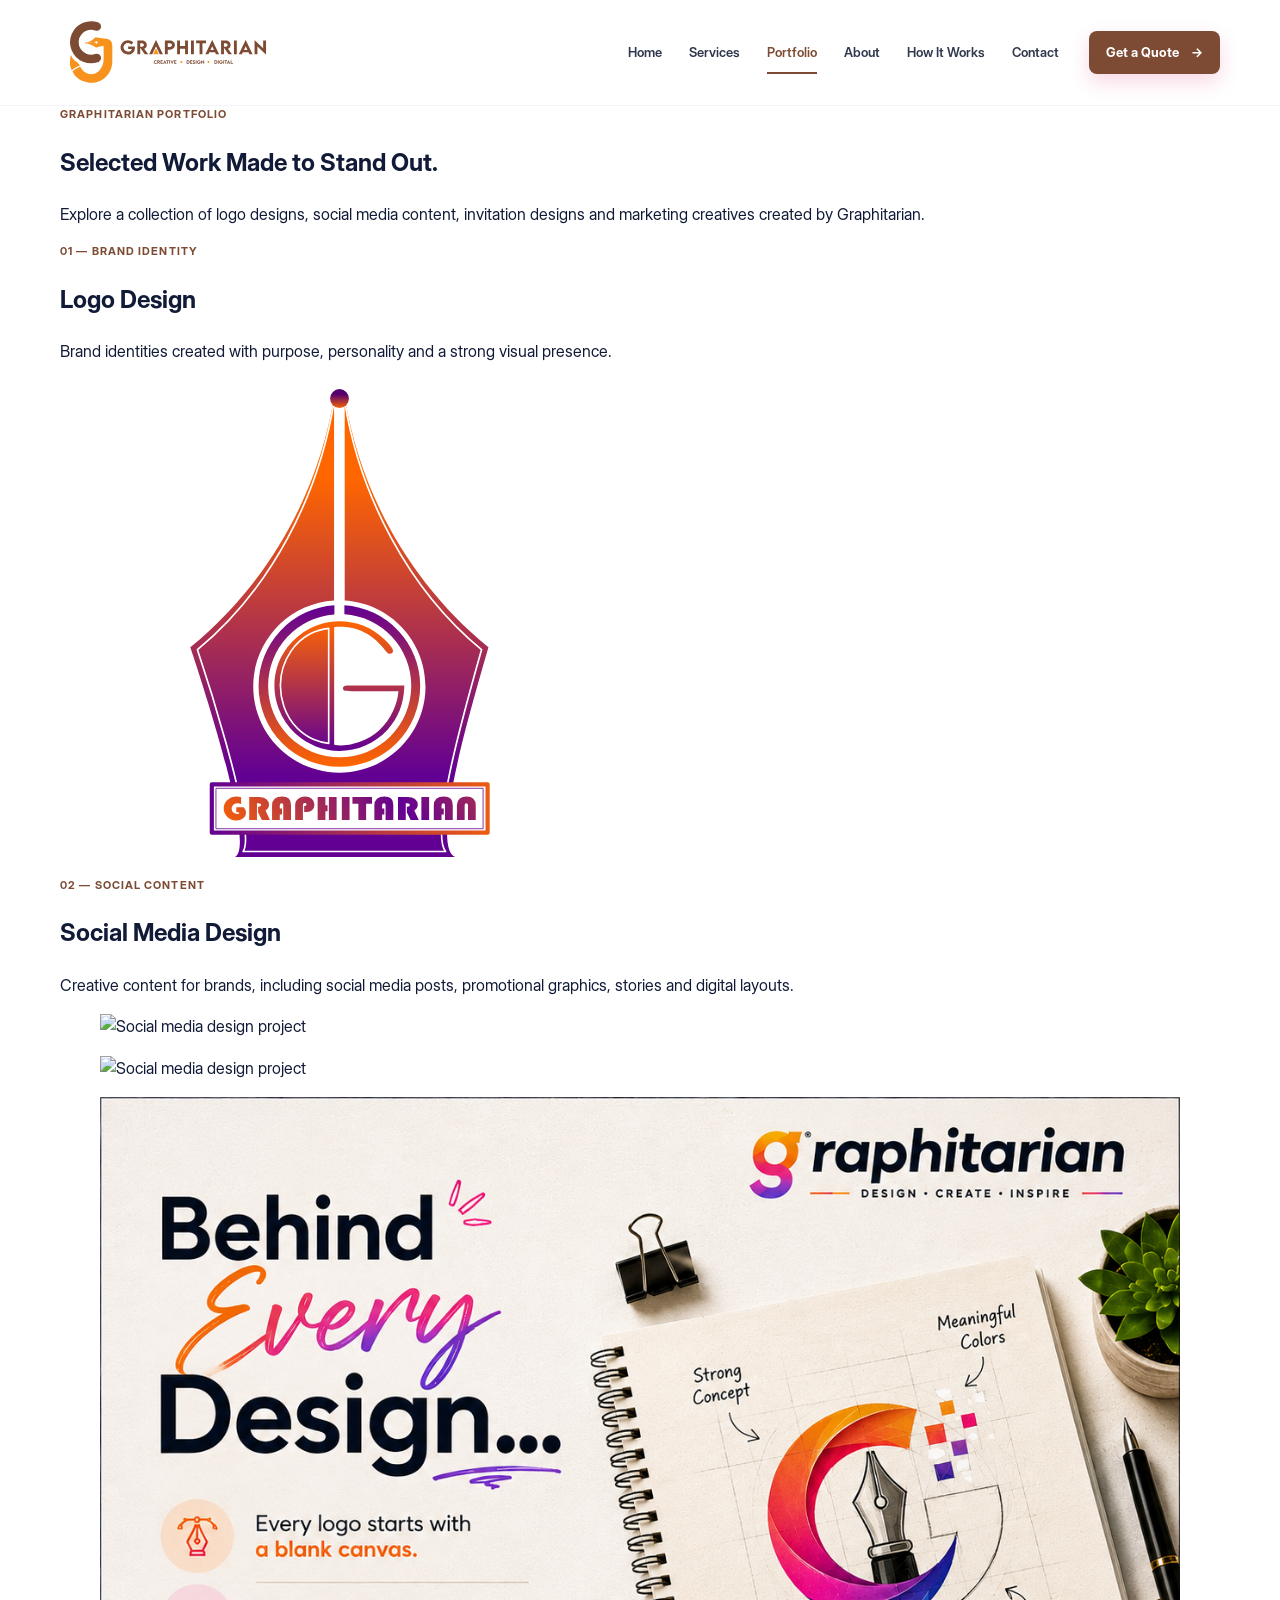
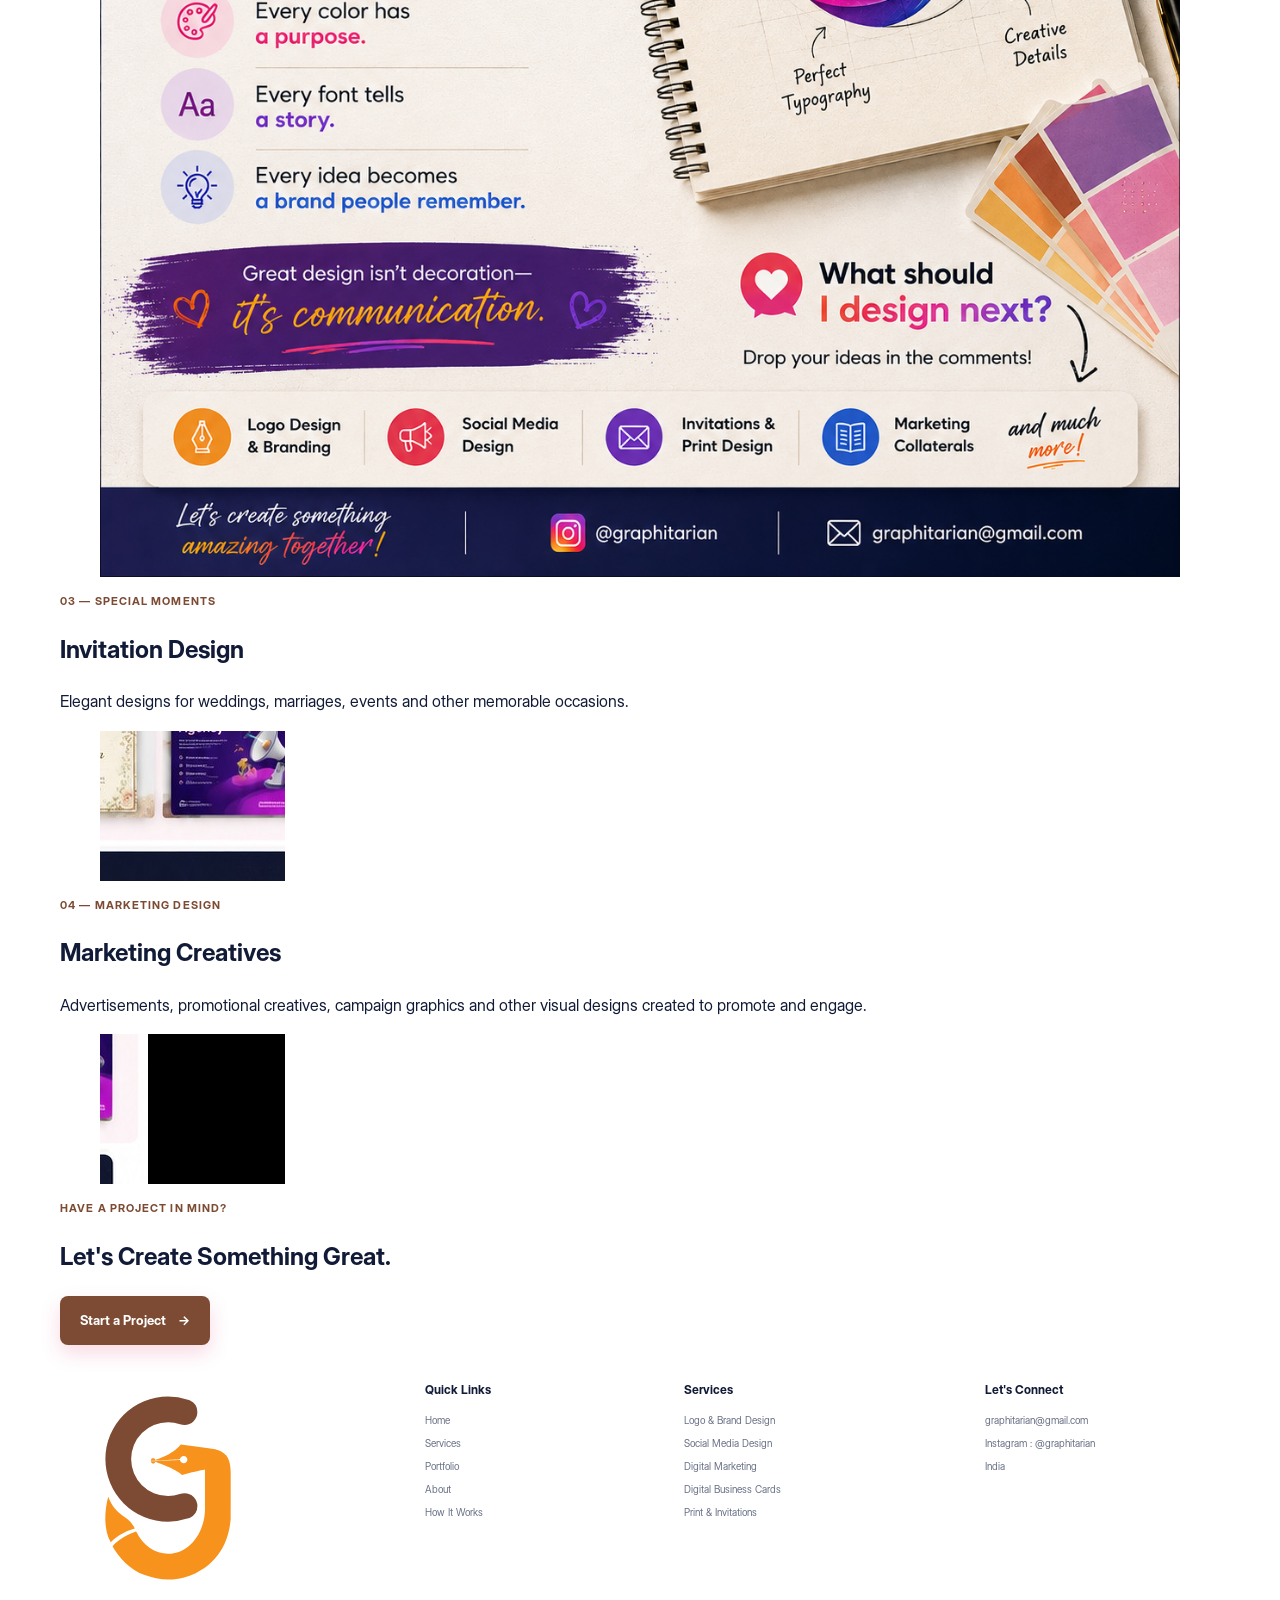
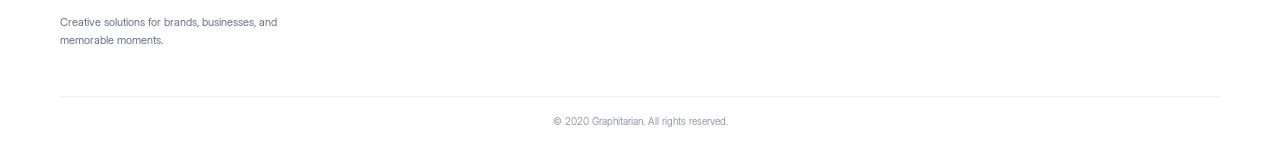
==== commit f63e48b7: "Color changed" ====
--- a/portfolio.html
+++ b/portfolio.html
@@ -1,16 +1,18 @@
 <!doctype html>
 <html lang="en">
+
 <head>
   <meta charset="utf-8">
   <meta name="viewport" content="width=device-width, initial-scale=1">
-  <meta name="description" content="Graphitarian portfolio — logo, social media, invitation and marketing creative design work.">
+  <meta name="description"
+    content="Graphitarian portfolio — logo, social media, invitation and marketing creative design work.">
   <title>Graphitarian — Portfolio</title>
   <link rel="stylesheet" href="style.css">
 </head>
 
 <body class="portfolio-page">
 
-   <div id="site-header"></div>
+  <div id="site-header"></div>
 
 
   <main>
@@ -20,10 +22,8 @@
       <div class="container">
         <p class="eyebrow">GRAPHITARIAN PORTFOLIO</p>
 
-        <h1>Selected Work
-          <span>Made to Stand Out.</span>
+        <h1>Selected Work <span>Made to Stand Out.</span>
         </h1>
-
         <p>
           Explore a collection of logo designs, social media content,
           invitation designs and marketing creatives created by Graphitarian.
@@ -50,14 +50,10 @@
         <div class="portfolio-gallery">
 
           <!-- Add more logo images here -->
-           <!-- for another logo copy from here -->
-          <figure class="portfolio-item"> 
-            <div class="portfolio-thumb">
-              <img
-                src="assets/graphitarian logo.svg"
-                alt="Logo design project"
-                loading="lazy"
-              >
+          <!-- for another logo copy from here -->
+          <figure class="portfolio-item">
+            <div class="portfolio-thumb">
+              <img src="assets/graphitarian logo.svg" alt="Logo design project" loading="lazy">
             </div>
           </figure>
           <!-- till here  -->
@@ -107,29 +103,17 @@
           <!-- Add more social media images here -->
           <figure class="portfolio-item">
             <div class="portfolio-thumb">
-              <img
-                src="assets/omsaiPost1.png"
-                alt="Social media design project"
-                loading="lazy"
-              >
-            </div>
-          </figure>
-          <figure class="portfolio-item">
-            <div class="portfolio-thumb">
-              <img
-                src="assets/omsaiPost2.png"
-                alt="Social media design project"
-                loading="lazy"
-              >
-            </div>
-          </figure>
-          <figure class="portfolio-item">
-            <div class="portfolio-thumb">
-              <img
-                src="assets/design.png"
-                alt="Social media design project"
-                loading="lazy"
-              >
+              <img src="assets/omsaiPost1.png" alt="Social media design project" loading="lazy">
+            </div>
+          </figure>
+          <figure class="portfolio-item">
+            <div class="portfolio-thumb">
+              <img src="assets/omsaiPost2.png" alt="Social media design project" loading="lazy">
+            </div>
+          </figure>
+          <figure class="portfolio-item">
+            <div class="portfolio-thumb">
+              <img src="assets/design.png" alt="Social media design project" loading="lazy">
             </div>
           </figure>
 
@@ -159,11 +143,7 @@
           <!-- Add more invitation images here -->
           <figure class="portfolio-item">
             <div class="portfolio-thumb">
-              <img
-                src="assets/portfolio-invitation.jpg"
-                alt="Invitation design project"
-                loading="lazy"
-              >
+              <img src="assets/portfolio-invitation.jpg" alt="Invitation design project" loading="lazy">
             </div>
           </figure>
 
@@ -193,11 +173,7 @@
           <!-- Add more marketing images here -->
           <figure class="portfolio-item">
             <div class="portfolio-thumb">
-              <img
-                src="assets/portfolio-marketing.jpg"
-                alt="Marketing creative project"
-                loading="lazy"
-              >
+              <img src="assets/portfolio-marketing.jpg" alt="Marketing creative project" loading="lazy">
             </div>
           </figure>
 
@@ -226,29 +202,7 @@
 
 
   <!-- Footer -->
-   <footer class="footer" id="contact">
-    <div class="container footer-grid">
-      <div class="footer-brand"><a class="brand" href="#home"><span
-            class="brand-mark">G</span><span><strong>Graphitarian</strong><small>Design. Digital.
-              Print.</small></span></a>
-        <p>Creative solutions for brands, businesses, and memorable moments.</p>
-      </div>
-      <div>
-        <h4>Quick Links</h4><a href="#home">Home</a><a href="#services">Services</a><a href="#portfolio">Portfolio</a><a
-          href="#about">About</a><a href="#process">How It Works</a>
-      </div>
-      <div>
-        <h4>Services</h4><a href="#services">Logo & Brand Design</a><a href="#services">Social Media Design</a><a
-          href="#services">Digital Marketing</a><a href="#services">Digital Business Cards</a><a href="#services">Print
-          & Invitations</a>
-      </div>
-      <div>
-        <h4>Let's Connect</h4><a href="tel:+918950162256">+91 8950162256</a>
-        <a href="graphitarian@gmail.com">graphitarian@gmail.com</a><span>India</span>
-      </div>
-    </div>
-    <div class="container copyright">© 2026 Graphitarian. All rights reserved.</div>
-  </footer>
+  <div id="site-footer"></div>
 
   <script src="script.js"></script>
 
@@ -263,4 +217,5 @@
   </script>
 
 </body>
-</html>
+
+</html>
--- a/style.css
+++ b/style.css
@@ -1,6 +1,6 @@
 @font-face {
     font-family: InterG;
-    src: url("fonts/InterDisplay-Regular.otf") format("opentype");
+    src: url("fonts/interdisplay-regular.otf") format("opentype");
     font-weight: 400;
     font-style: normal;
     font-display: swap
@@ -8,7 +8,7 @@
 
 @font-face {
     font-family: InterG;
-    src: url("fonts/InterDisplay-SemiBold.otf") format("opentype");
+    src: url("fonts/interdisplay-semibold.otf") format("opentype");
     font-weight: 600;
     font-style: normal;
     font-display: swap
@@ -16,7 +16,7 @@
 
 @font-face {
     font-family: InterG;
-    src: url("fonts/InterDisplay-Bold.otf") format("opentype");
+    src: url("fonts/interdisplay-bold.otf") format("opentype");
     font-weight: 700;
     font-style: normal;
     font-display: swap
@@ -25,7 +25,8 @@
 :root {
     --ink: #111a36;
     --muted: #687086;
-    --pink: #9e35ffff;
+    --choco: #7d4b33ff;
+    --orange: #f7921cff;
     --pink2: #6500bbfe;
     --line: #eceef4;
     --soft: #fff5f8;
@@ -138,8 +139,8 @@
 
 .brand-logo {
     pointer-events: none;
-  width: 82px;
-  height: 82px;
+  width: 216px;
+  height: auto;
   display: block;
   object-fit: contain;
 
@@ -193,7 +194,7 @@
 
 .nav-links a.active,
 .nav-links a:hover {
-    color: var(--pink)
+    color: var(--choco)
 }
 
 .nav-links a.active:after {
@@ -203,7 +204,7 @@
     right: 0;
     bottom: -11px;
     height: 2px;
-    background: var(--pink)
+    background: var(--choco)
 }
 
 .btn {
@@ -215,8 +216,9 @@
     gap: 12px;
     padding: 14px 20px;
     border-radius: 8px;
-    background: linear-gradient(135deg, #6400bbfe, #9e35ffff);
-    color: #fff;
+    /* background: linear-gradient(135deg, #6400bbfe, #9e35ffff); */
+    background: var(--choco);
+    color: #ffffff;
     font-size: 13px;
     font-weight: 700;
     box-shadow: 0 8px 20px rgba(217, 42, 104, .18);
@@ -269,10 +271,14 @@
 
 .eyebrow {
     margin: 0 0 12px;
-    color: var(--pink);
+    color: var(--choco);
     font-size: 11px;
     font-weight: 700;
     letter-spacing: 1.1px
+}
+
+.onDark{
+color: var(--orange);
 }
 
 .hero h1 {
@@ -290,7 +296,7 @@
 .portfolio h2 span,
 .cta h2 span {
     font-style: normal;
-    color: var(--pink)
+    color: var(--choco)
 }
 
 .lead {
@@ -366,7 +372,7 @@
     position: relative;
     z-index: 1;
     width: 100%;
-    max-height: 520px;
+    max-height: 100%;
     object-fit: cover;
     object-position: 50% 0;
     border-radius: 25px;
@@ -649,8 +655,8 @@
     gap: 30px
 }
 
-.cta .eyebrow {
-    color: #f46a97
+.cta {
+    color: var(--choco)
 }
 
 .cta h2 {
@@ -844,7 +850,7 @@
     .footer-grid {
         gap: 25px
     }
-}
+
 
 /* =========================================
    PAGE LOAD ANIMATIONS
@@ -976,16 +982,16 @@
     scroll-margin-top: 105px
 }
 
-.brand-logo {
+/* .brand-logo {
     pointer-events: none;
     width: 82px;
     height: 82px;
     display: block;
     object-fit: contain
-}
+} */
 
 .portfolio-page {
-    background: linear-gradient(180deg, #fff 0%, #fff8fa 45%, #fff 100%)
+    background: linear-gradient(180deg, #fff 0%, #fff8fa 45%, #fff 100%);
 }
 
 .portfolio-hero {
@@ -1298,3 +1304,4 @@
     grid-template-columns: 1fr;
   }
 }
+}
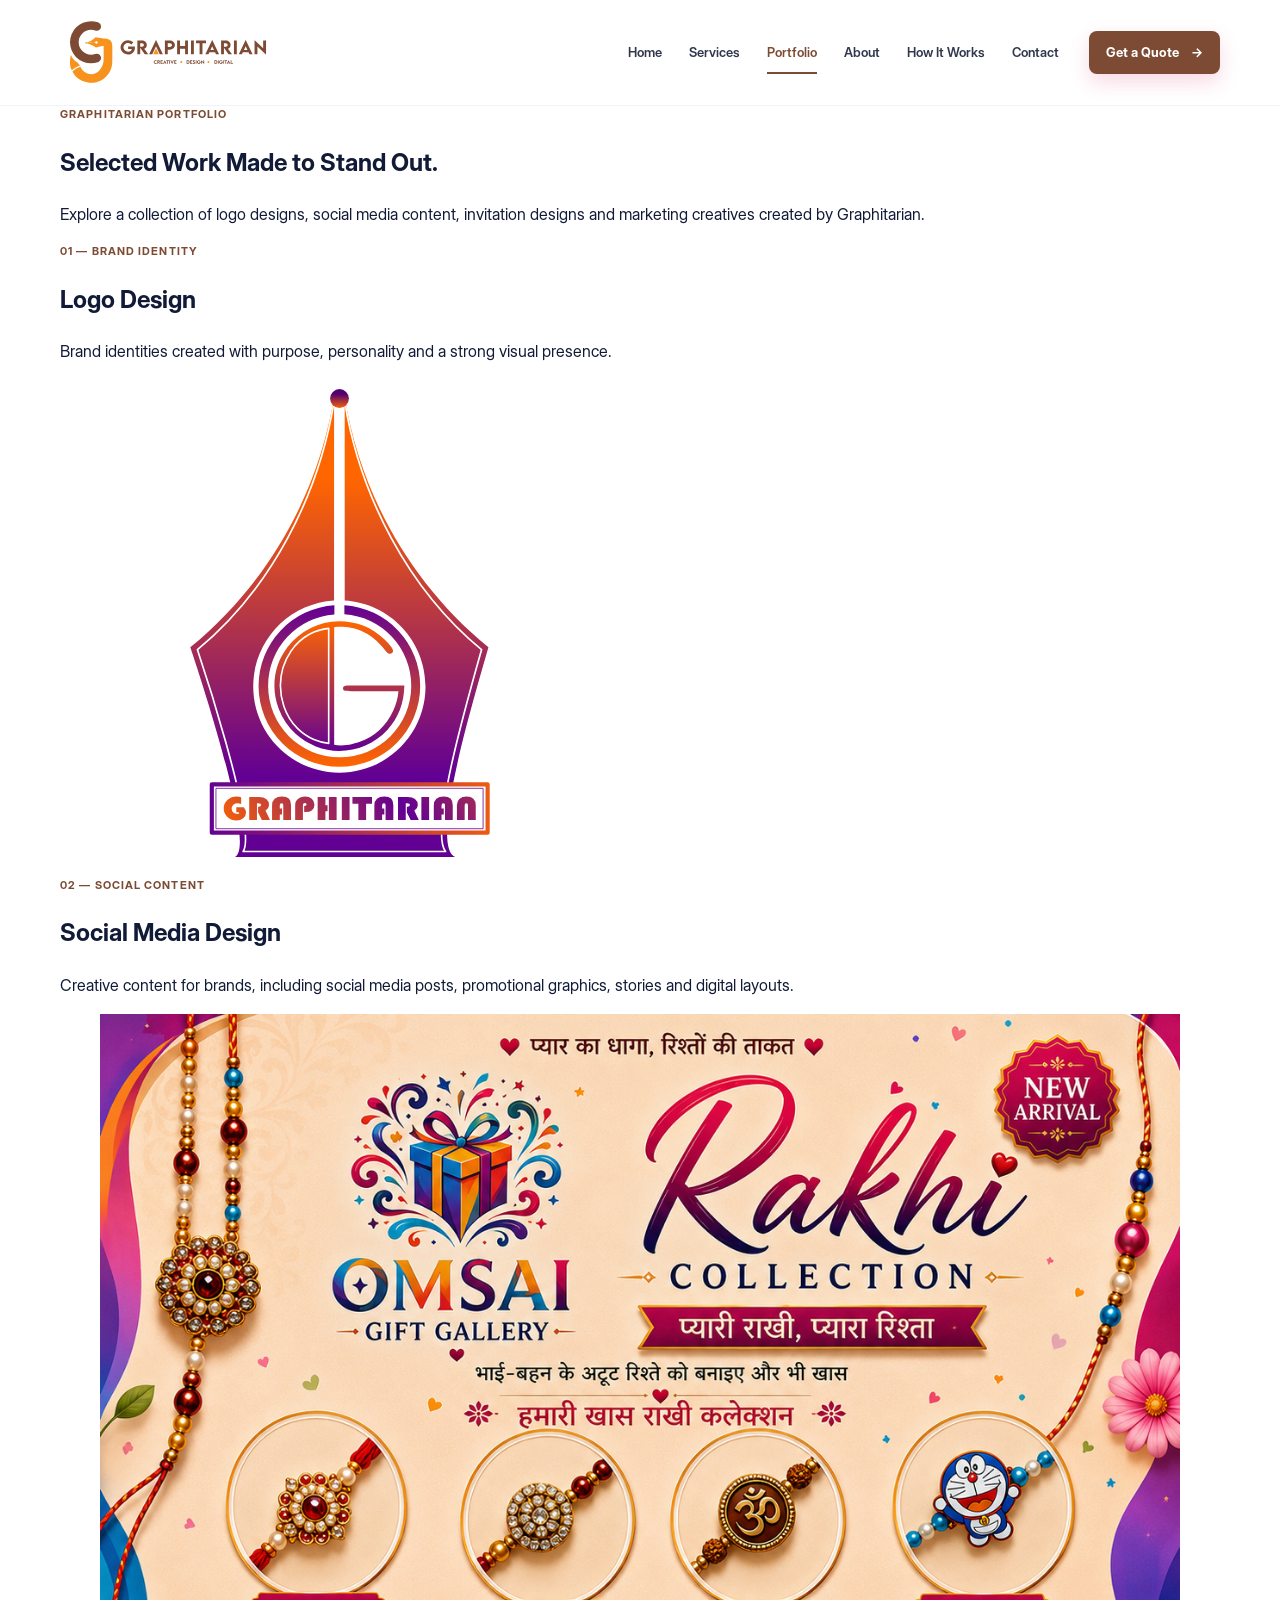
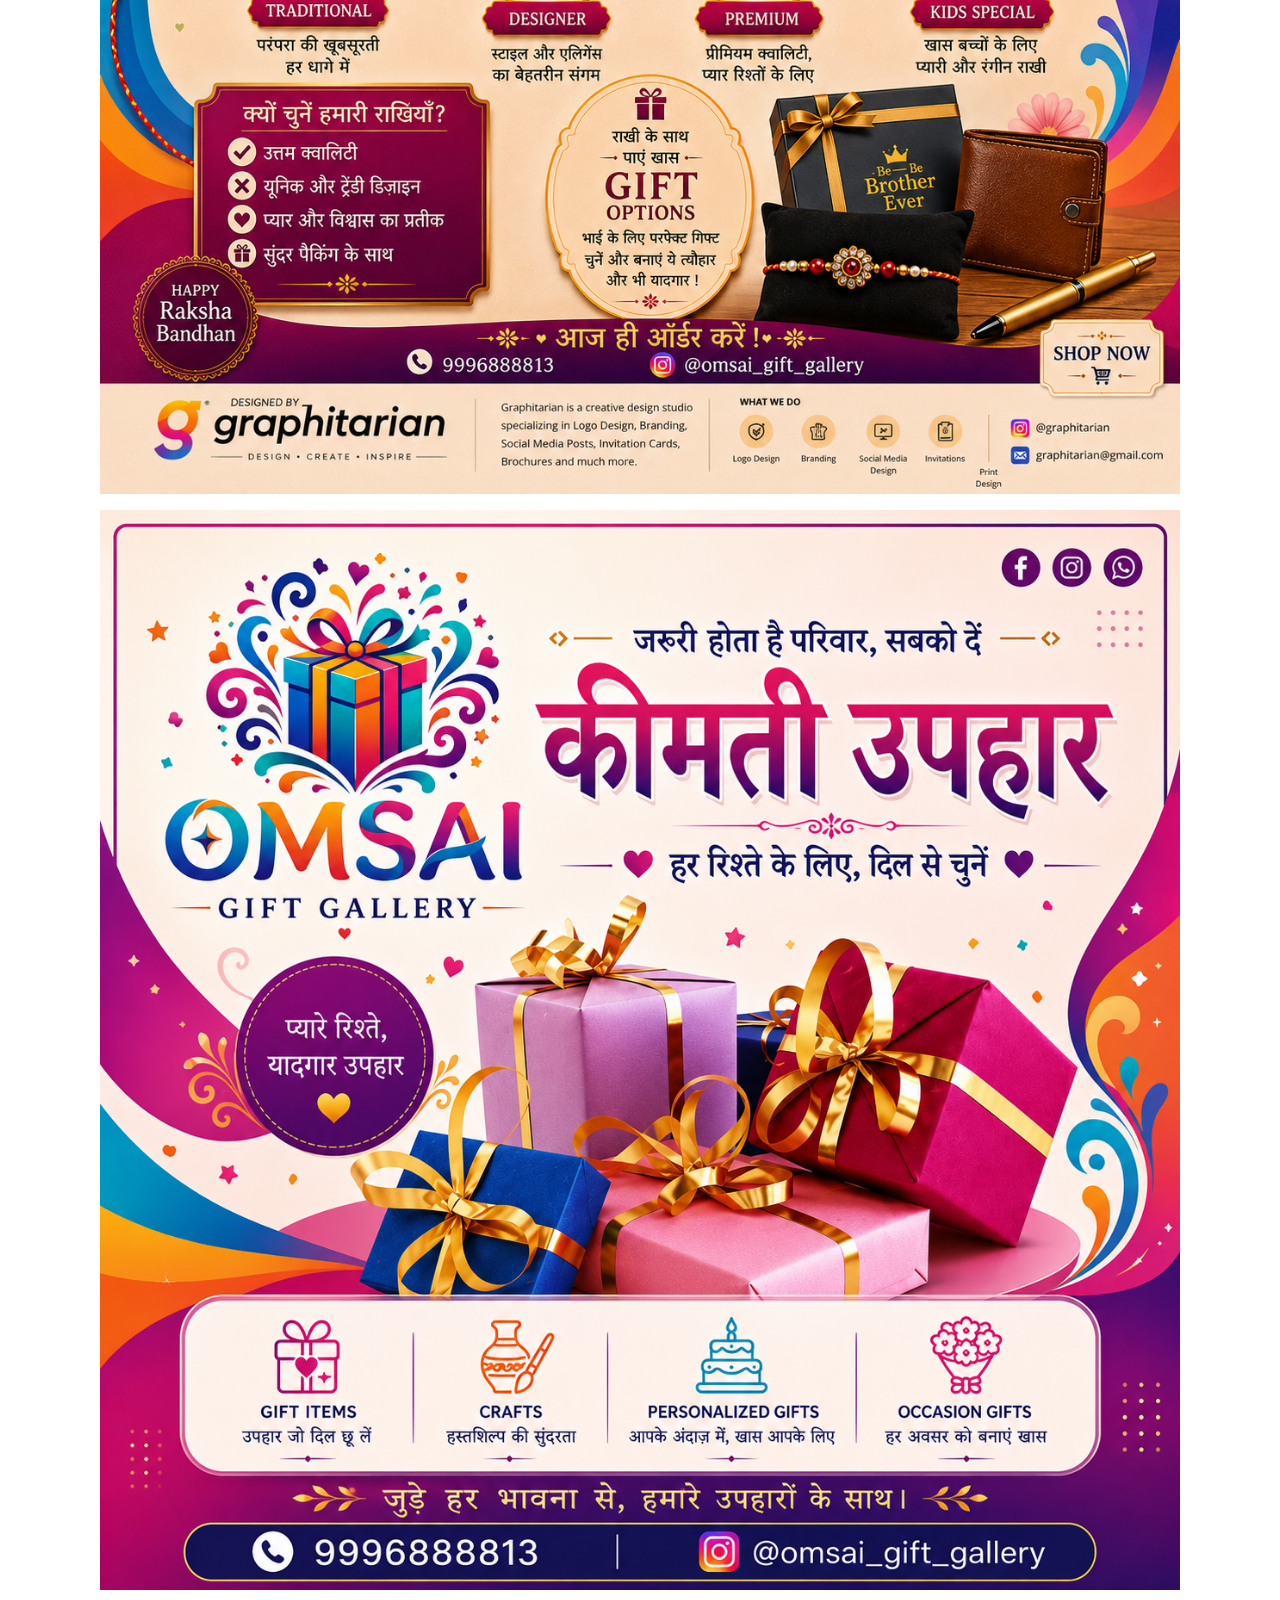
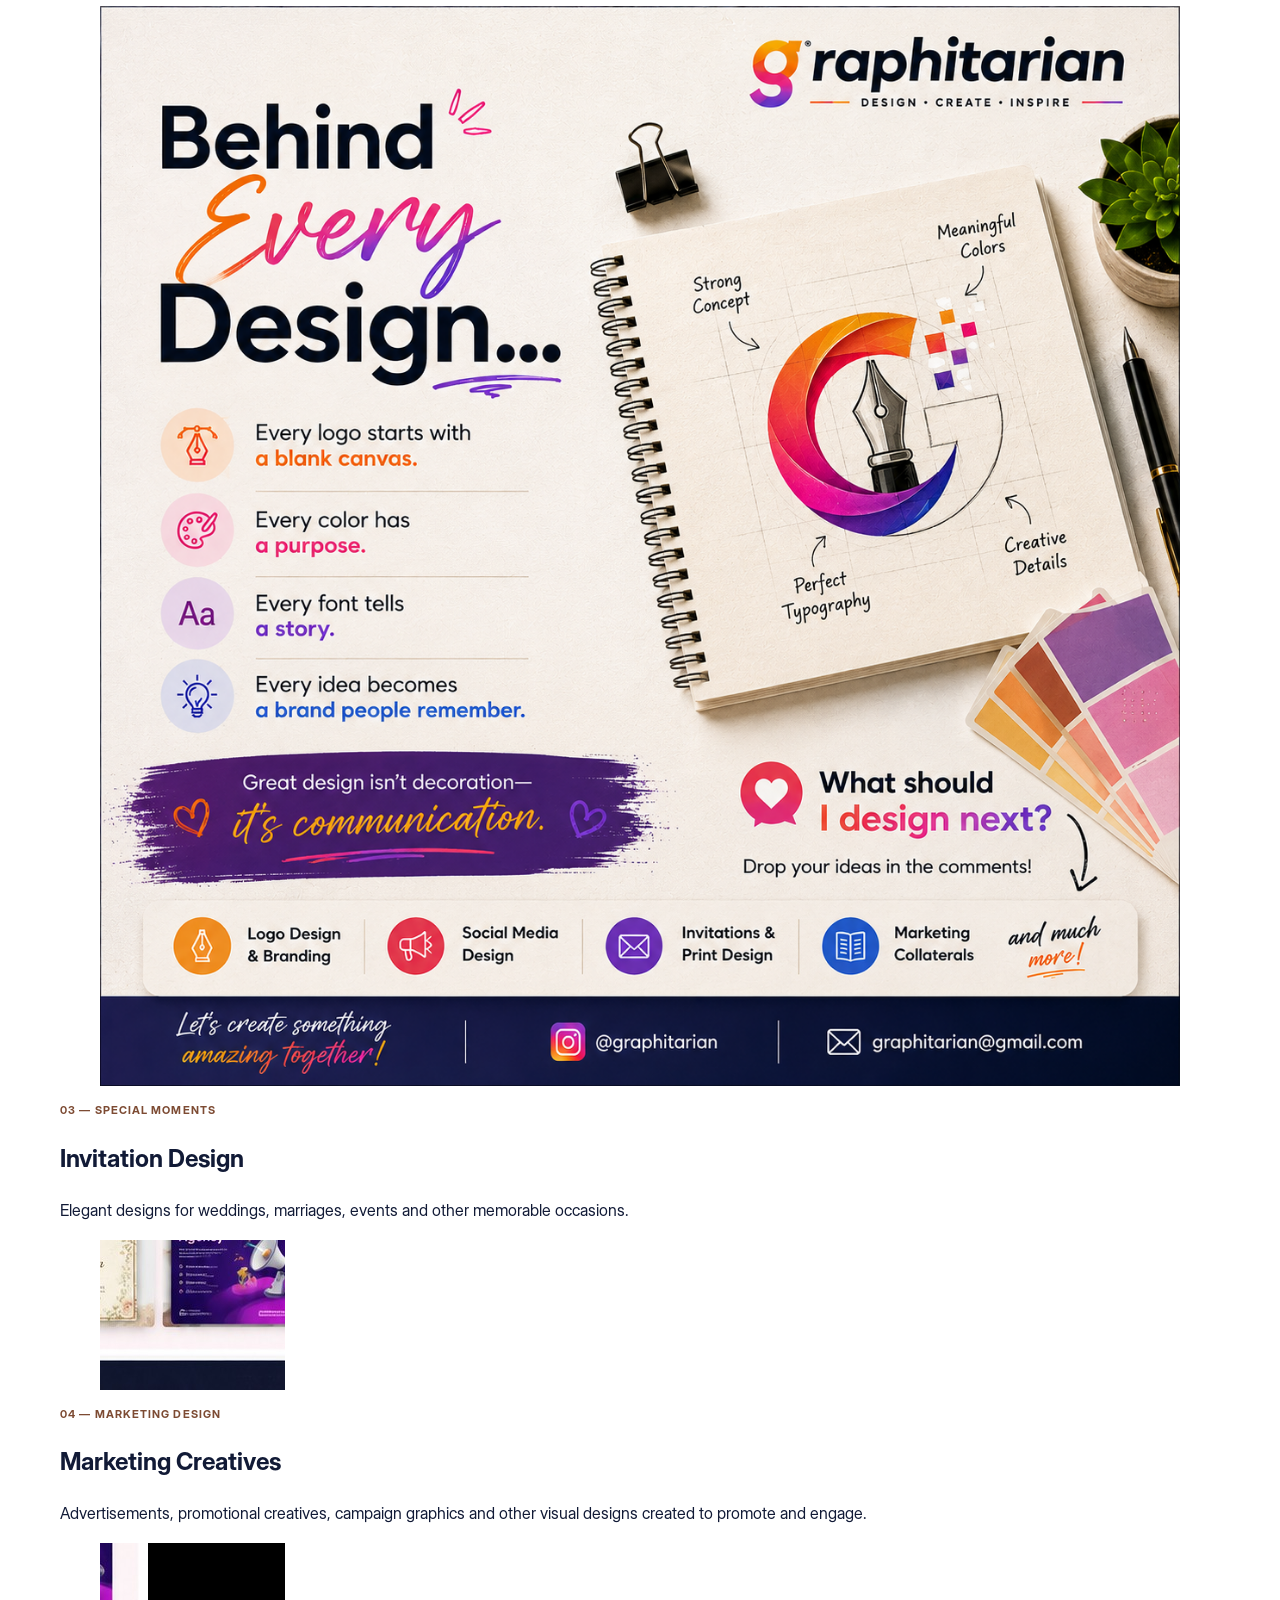
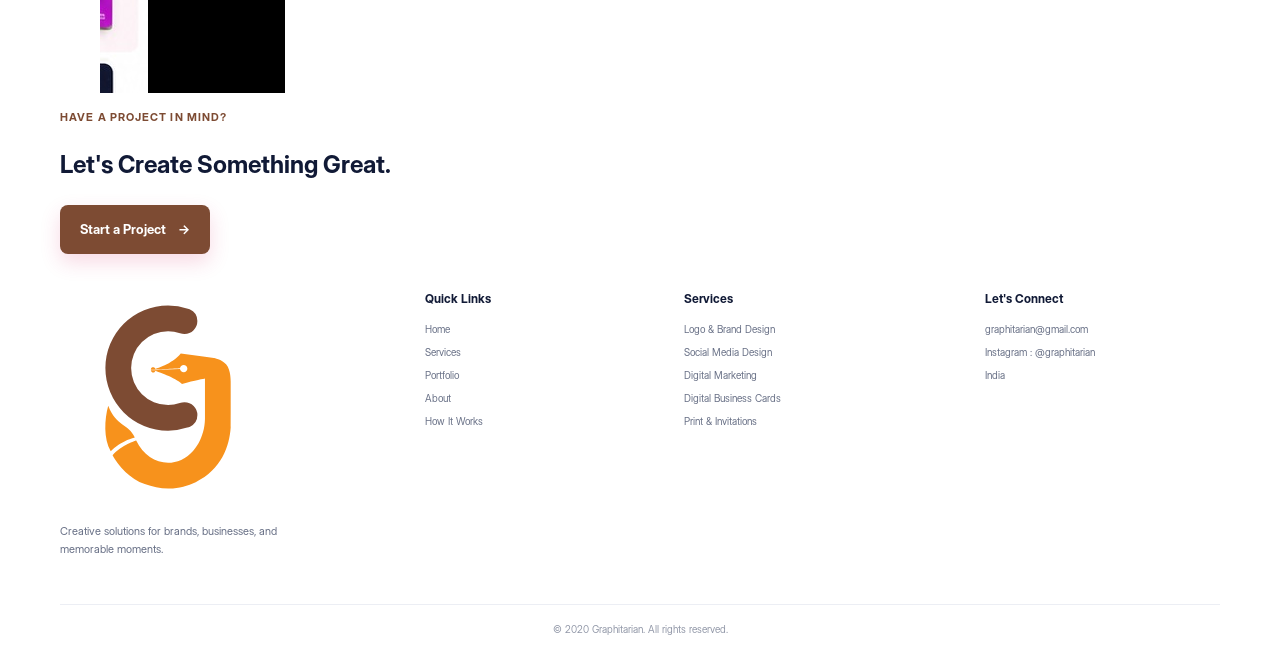
==== commit 28a71cff: "Update portfolio.html" ====
--- a/portfolio.html
+++ b/portfolio.html
@@ -103,12 +103,12 @@
           <!-- Add more social media images here -->
           <figure class="portfolio-item">
             <div class="portfolio-thumb">
-              <img src="assets/omsaiPost1.png" alt="Social media design project" loading="lazy">
-            </div>
-          </figure>
-          <figure class="portfolio-item">
-            <div class="portfolio-thumb">
-              <img src="assets/omsaiPost2.png" alt="Social media design project" loading="lazy">
+              <img src="assets/omsaipost1.png" alt="Social media design project" loading="lazy">
+            </div>
+          </figure>
+          <figure class="portfolio-item">
+            <div class="portfolio-thumb">
+              <img src="assets/omsaipost2.png" alt="Social media design project" loading="lazy">
             </div>
           </figure>
           <figure class="portfolio-item">
@@ -218,4 +218,4 @@
 
 </body>
 
-</html>+</html>
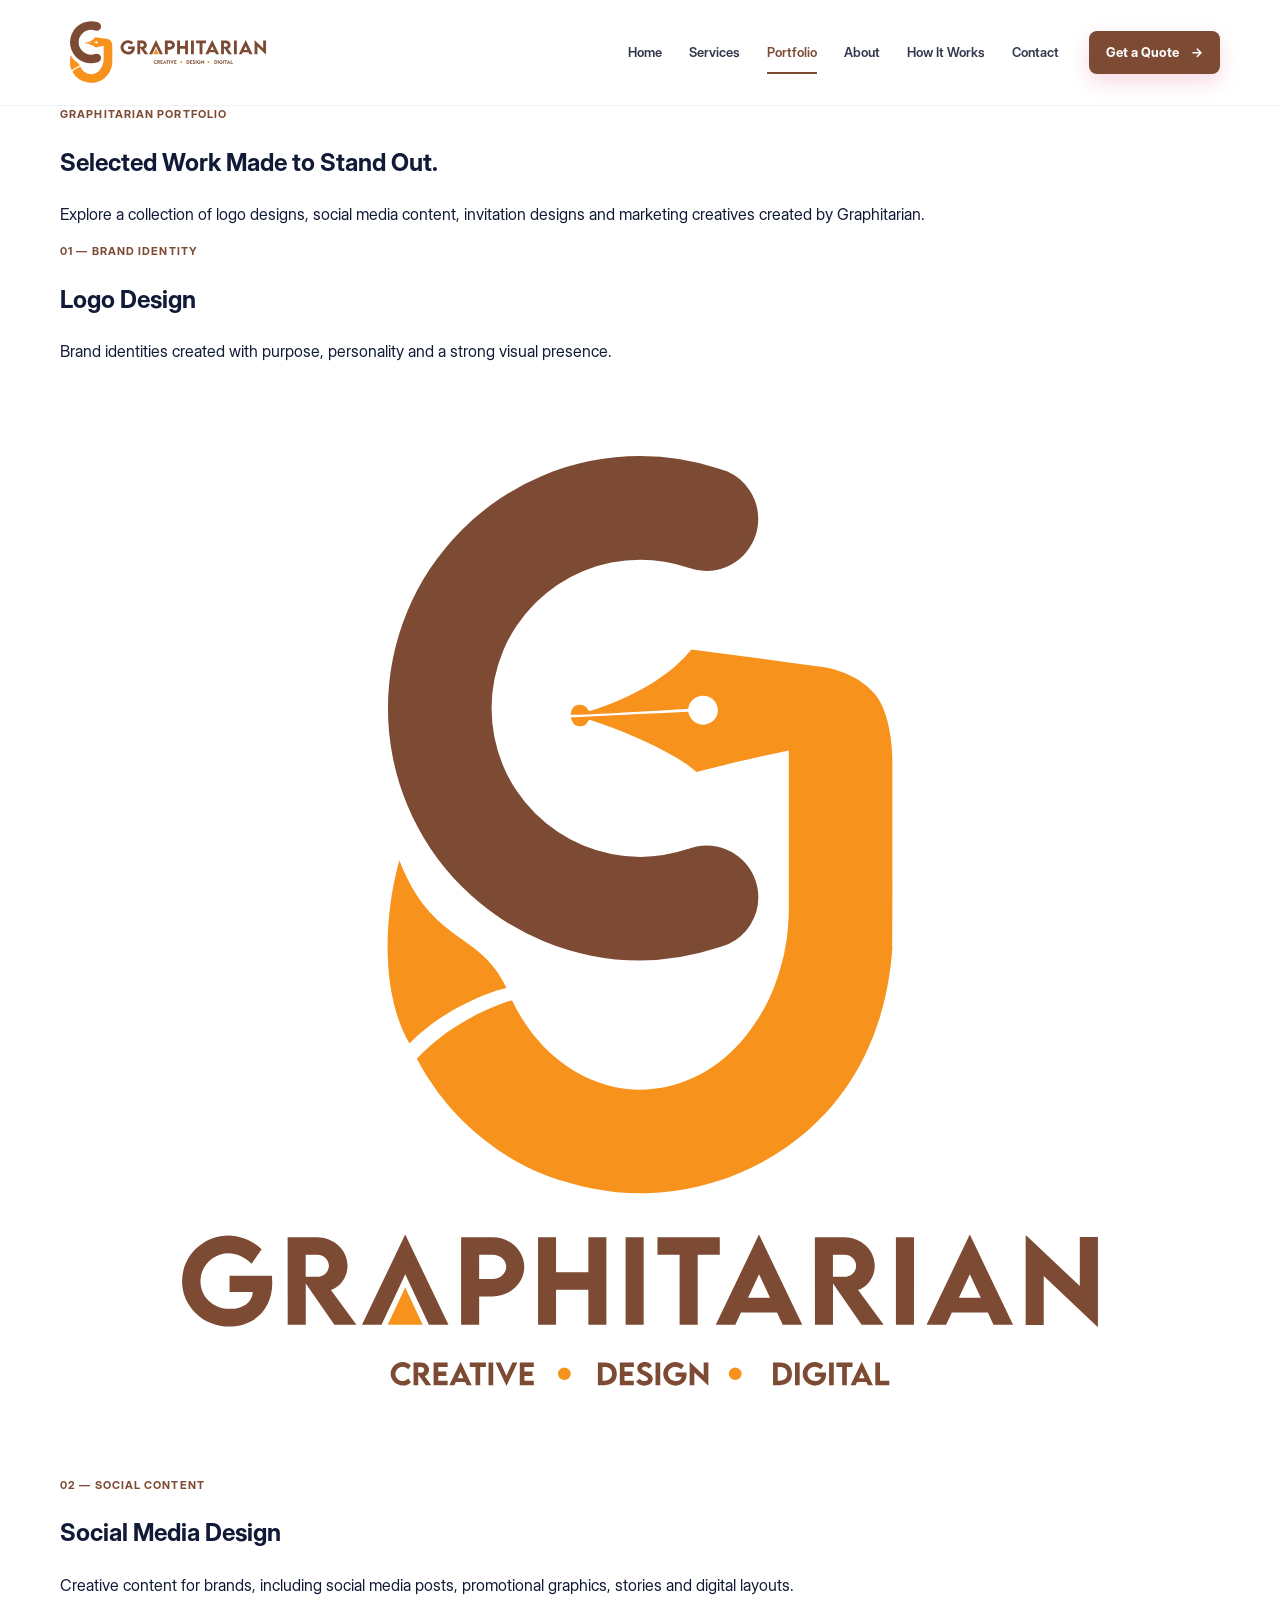
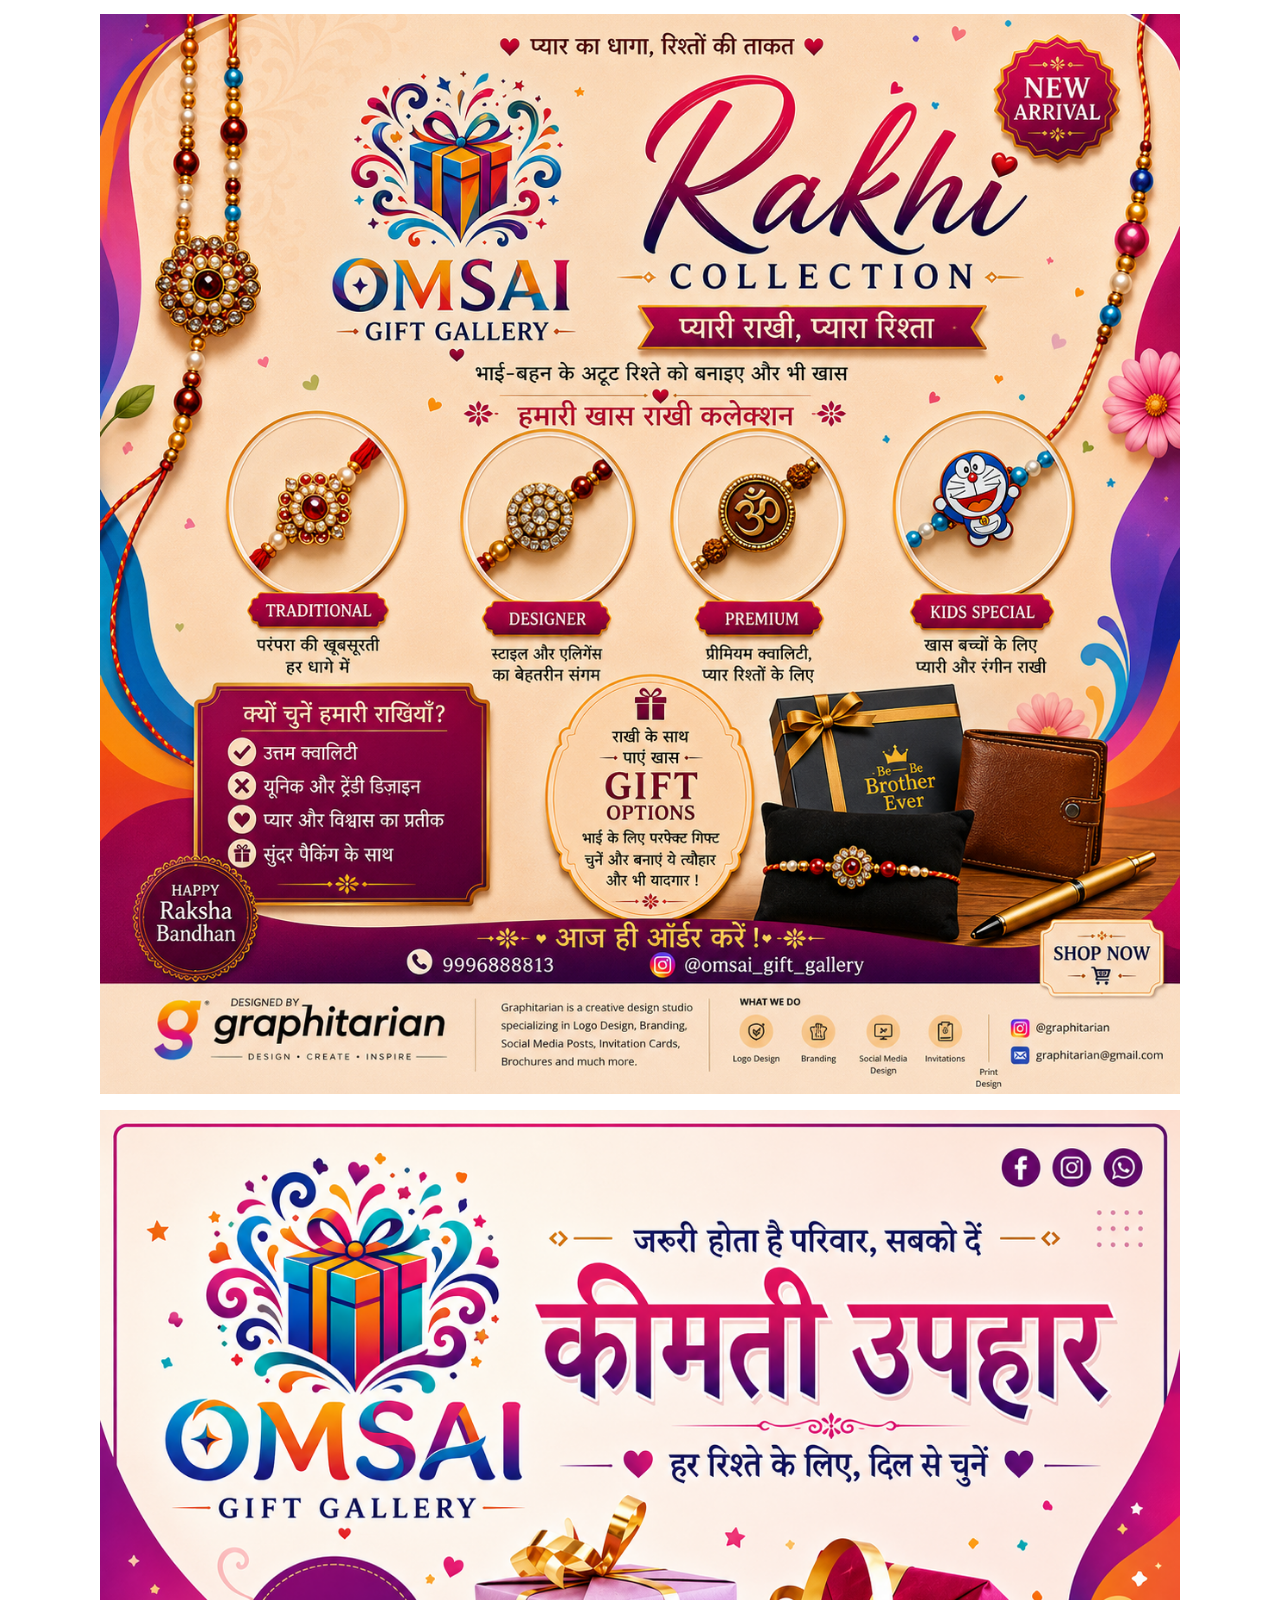
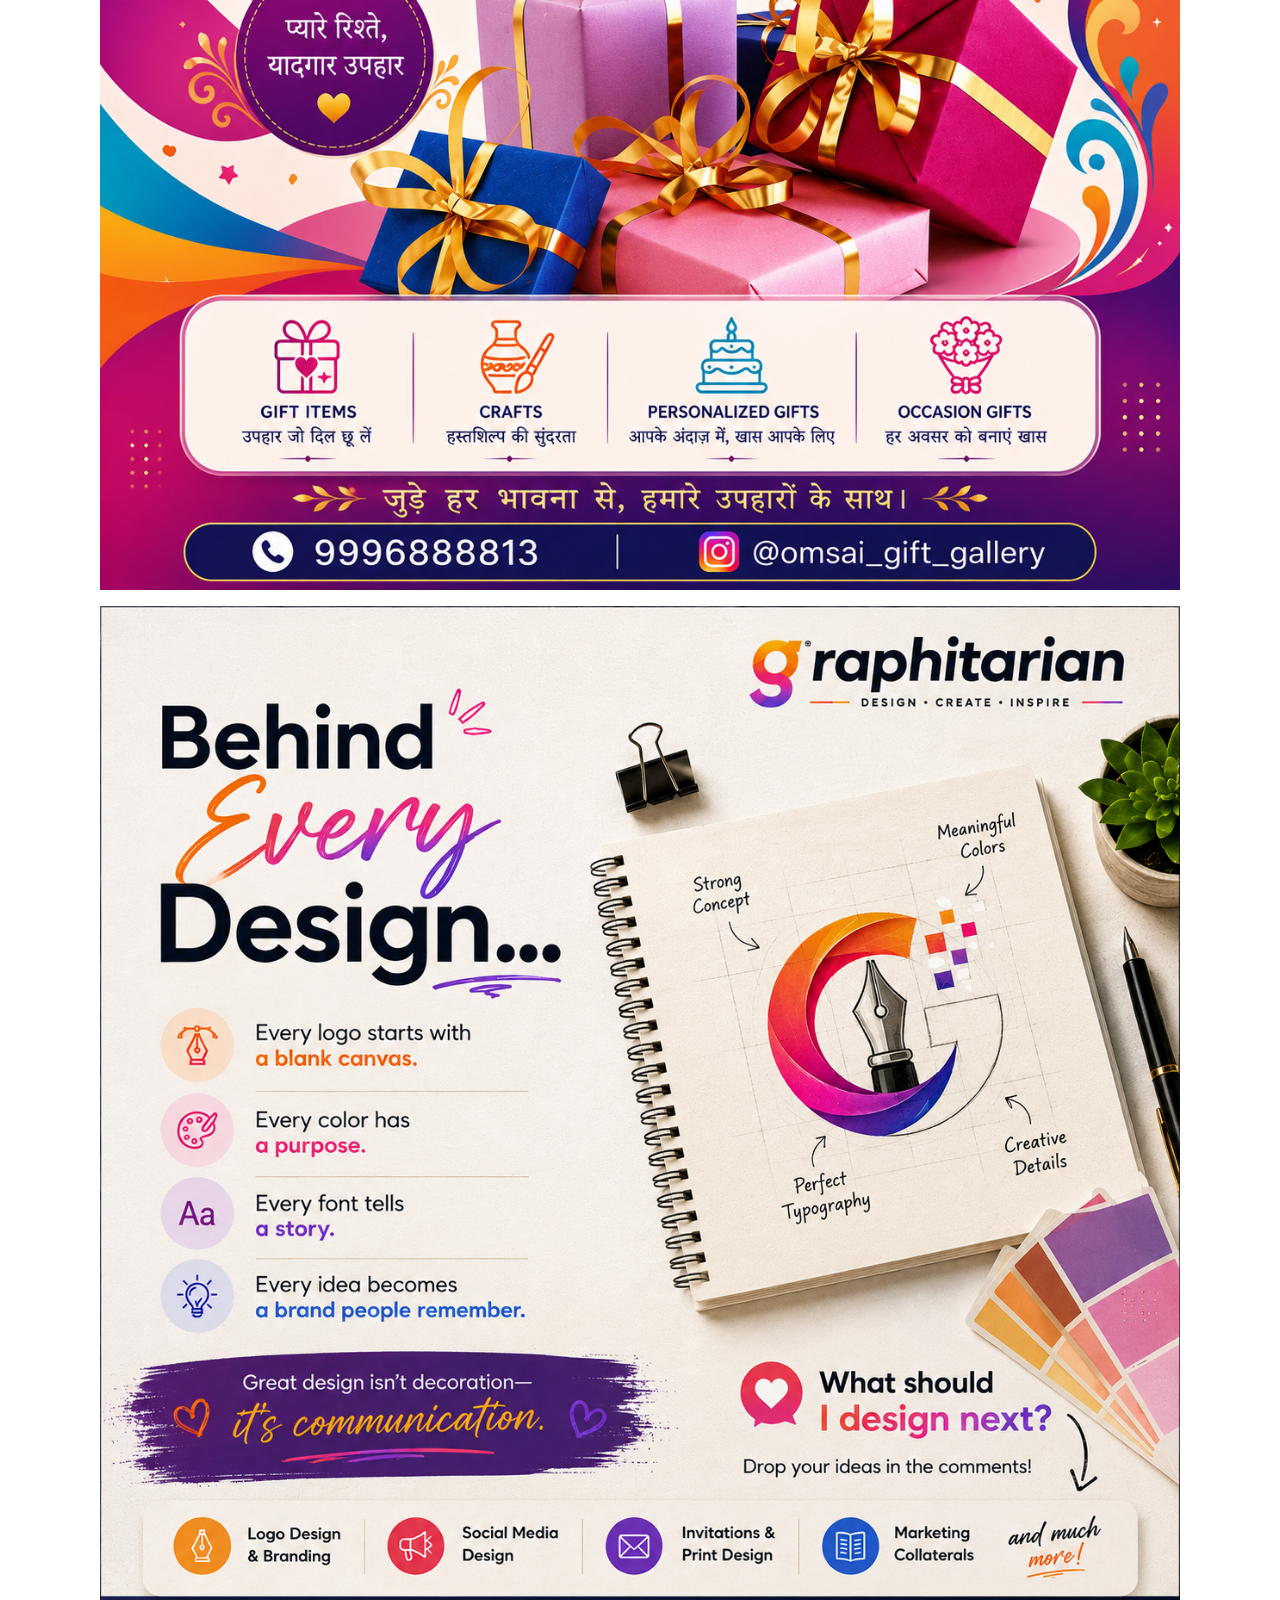
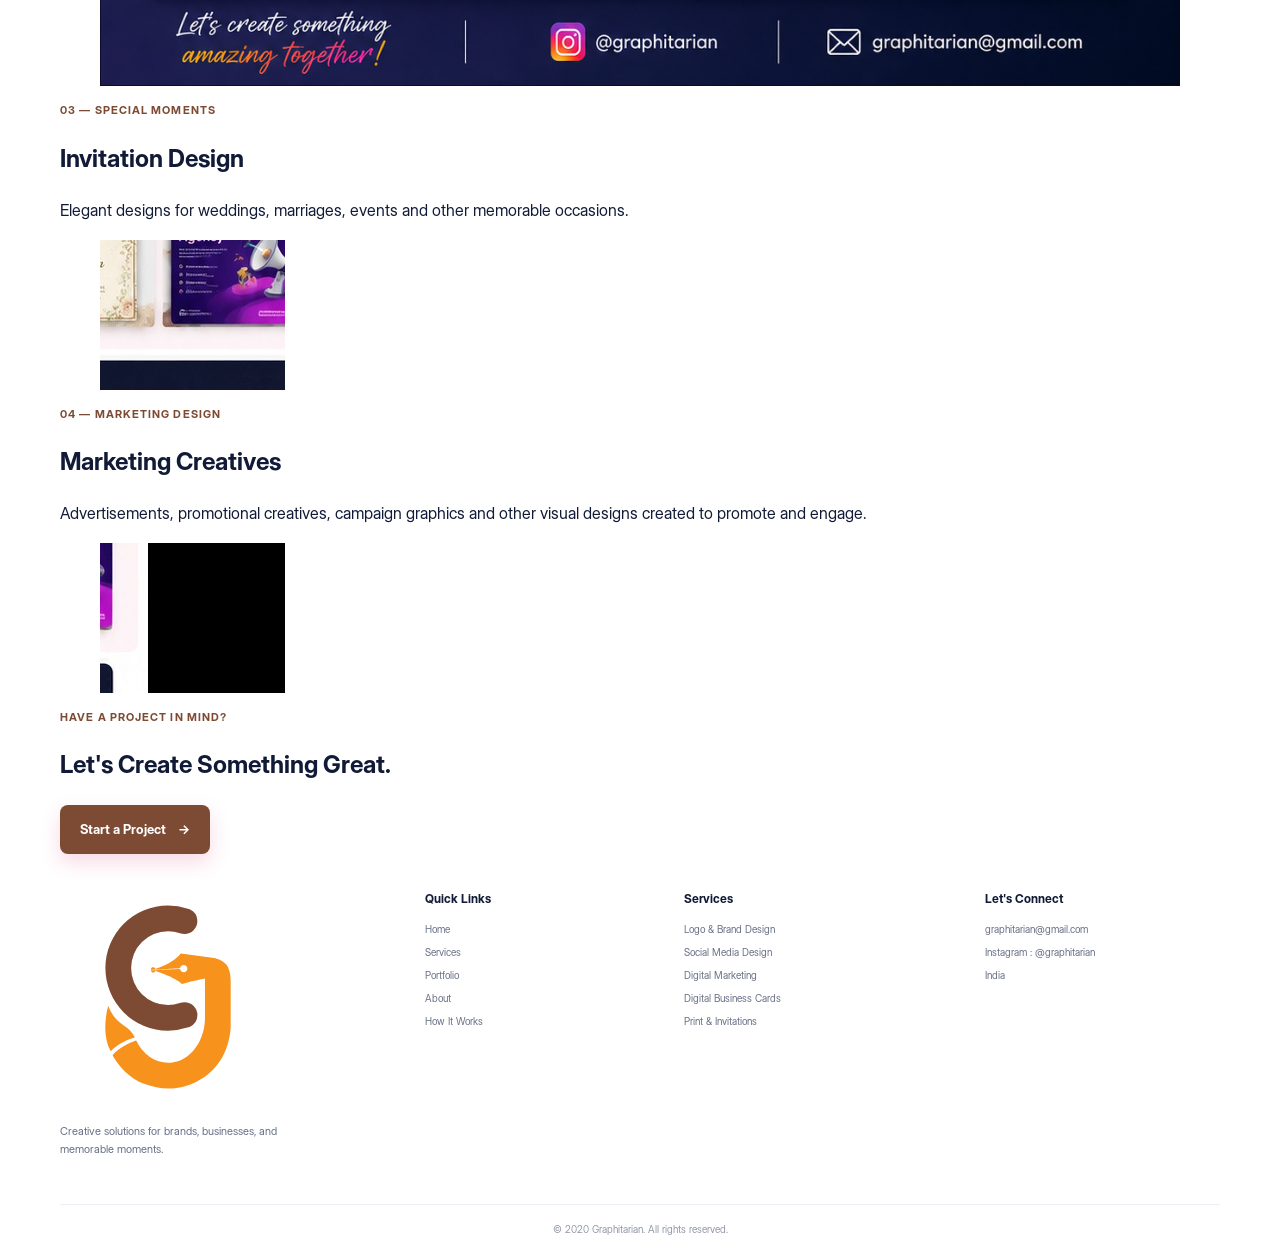
==== commit 508d0f29: "Rename logo image file in portfolio.html" ====
--- a/portfolio.html
+++ b/portfolio.html
@@ -53,7 +53,7 @@
           <!-- for another logo copy from here -->
           <figure class="portfolio-item">
             <div class="portfolio-thumb">
-              <img src="assets/graphitarian logo.svg" alt="Logo design project" loading="lazy">
+              <img src="assets/graphitarianLogo.svg" alt="Logo design project" loading="lazy">
             </div>
           </figure>
           <!-- till here  -->
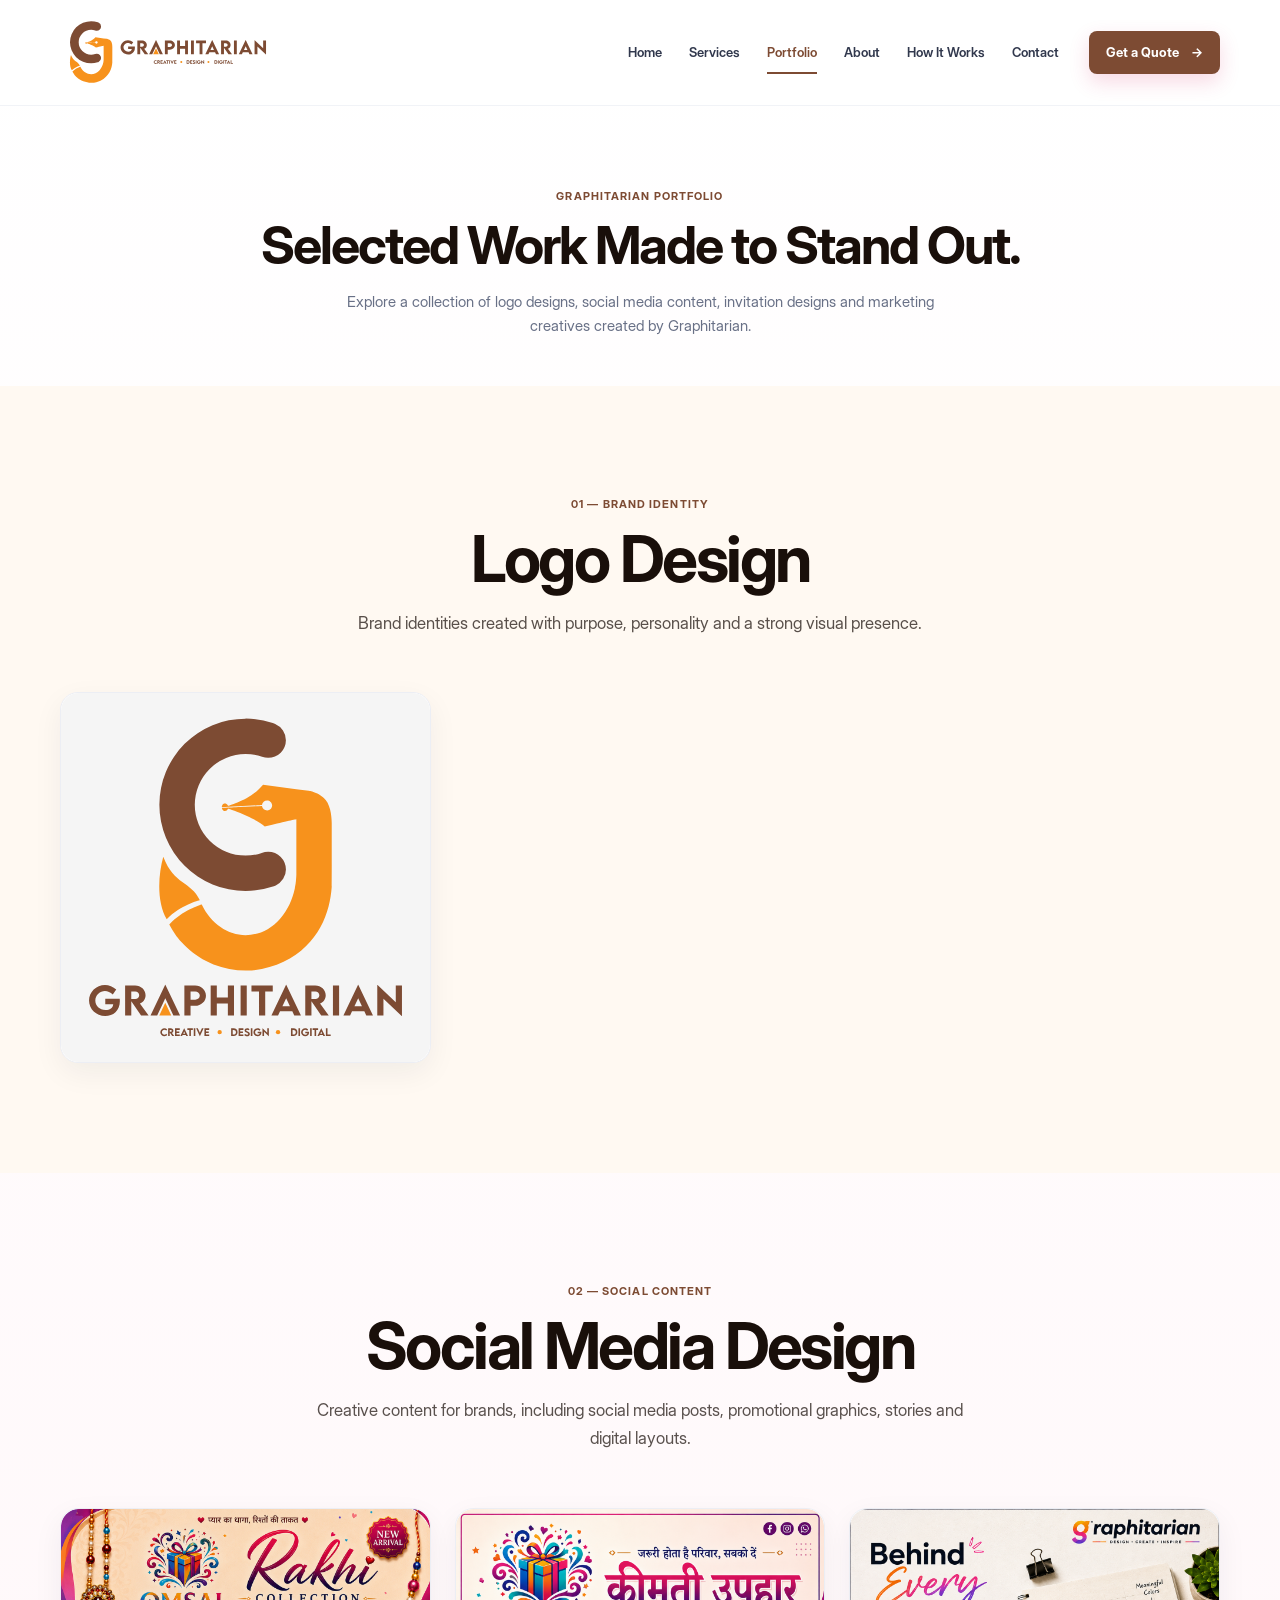
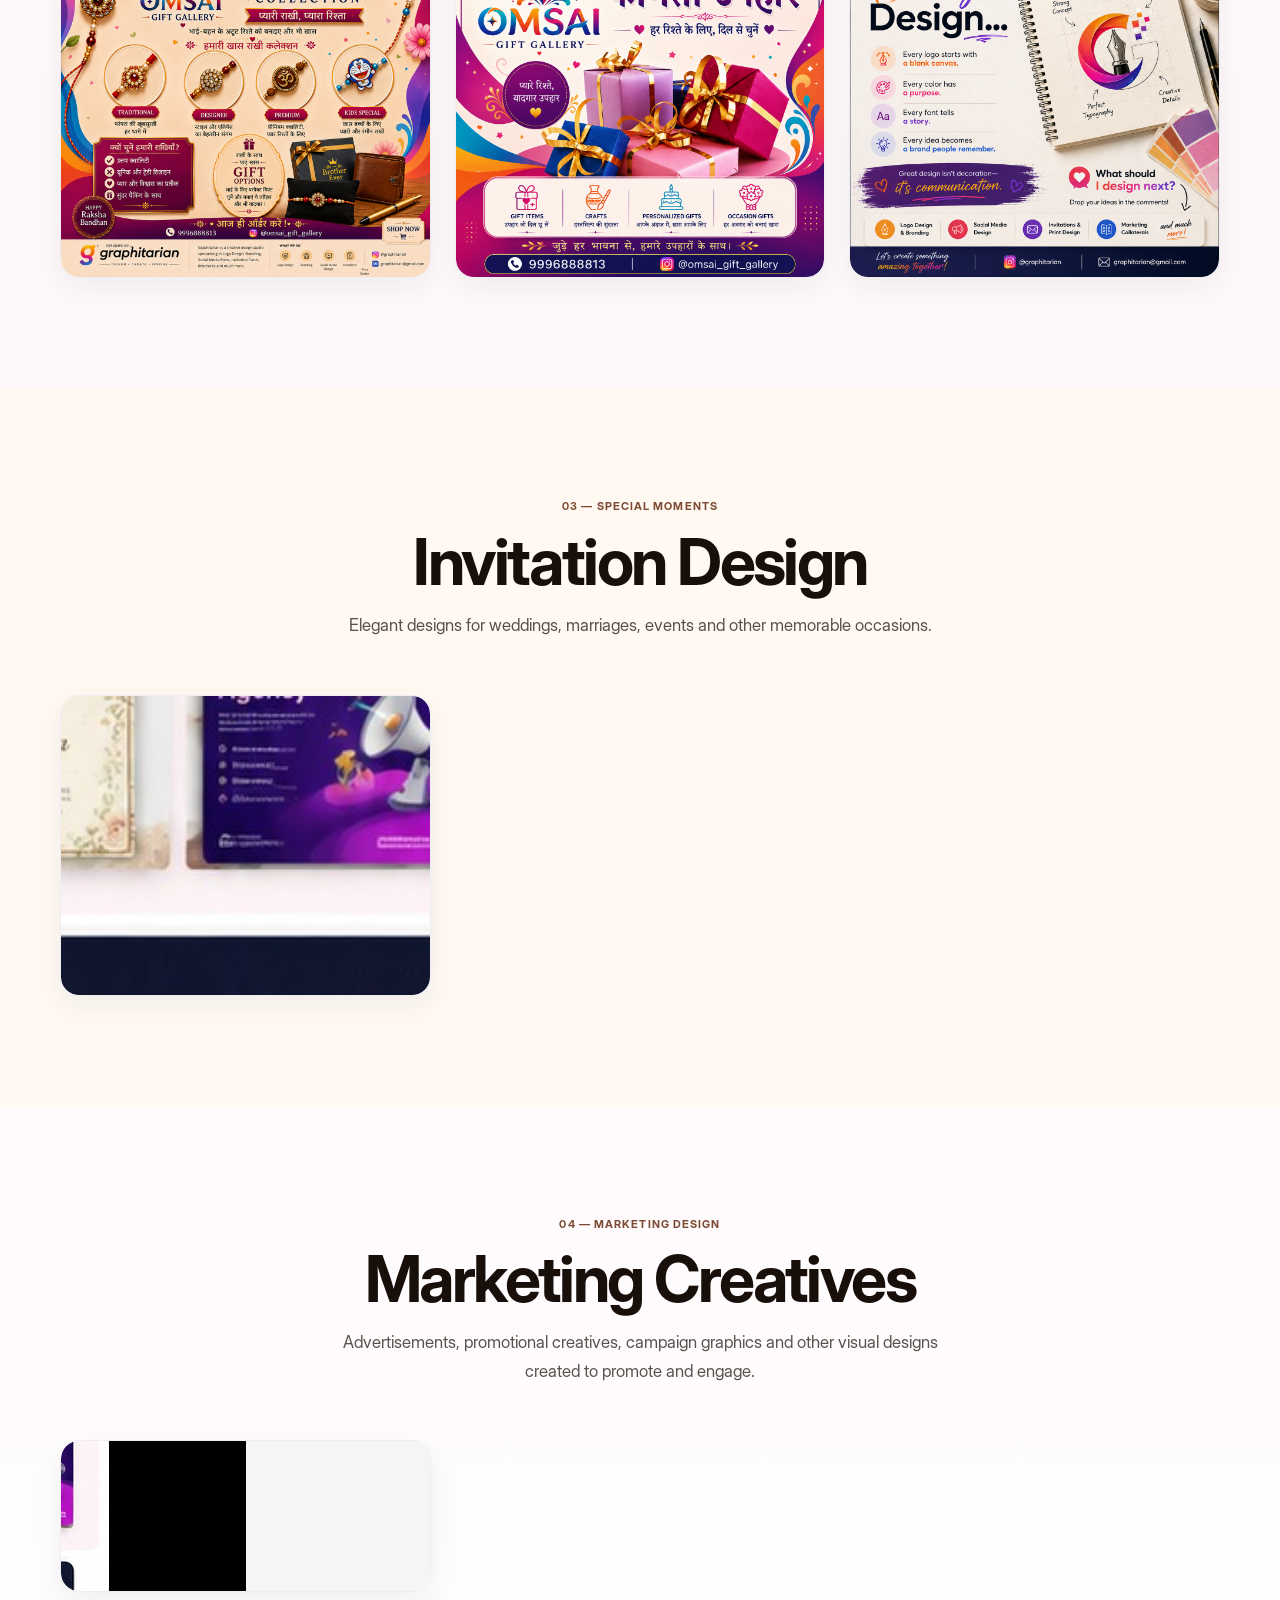
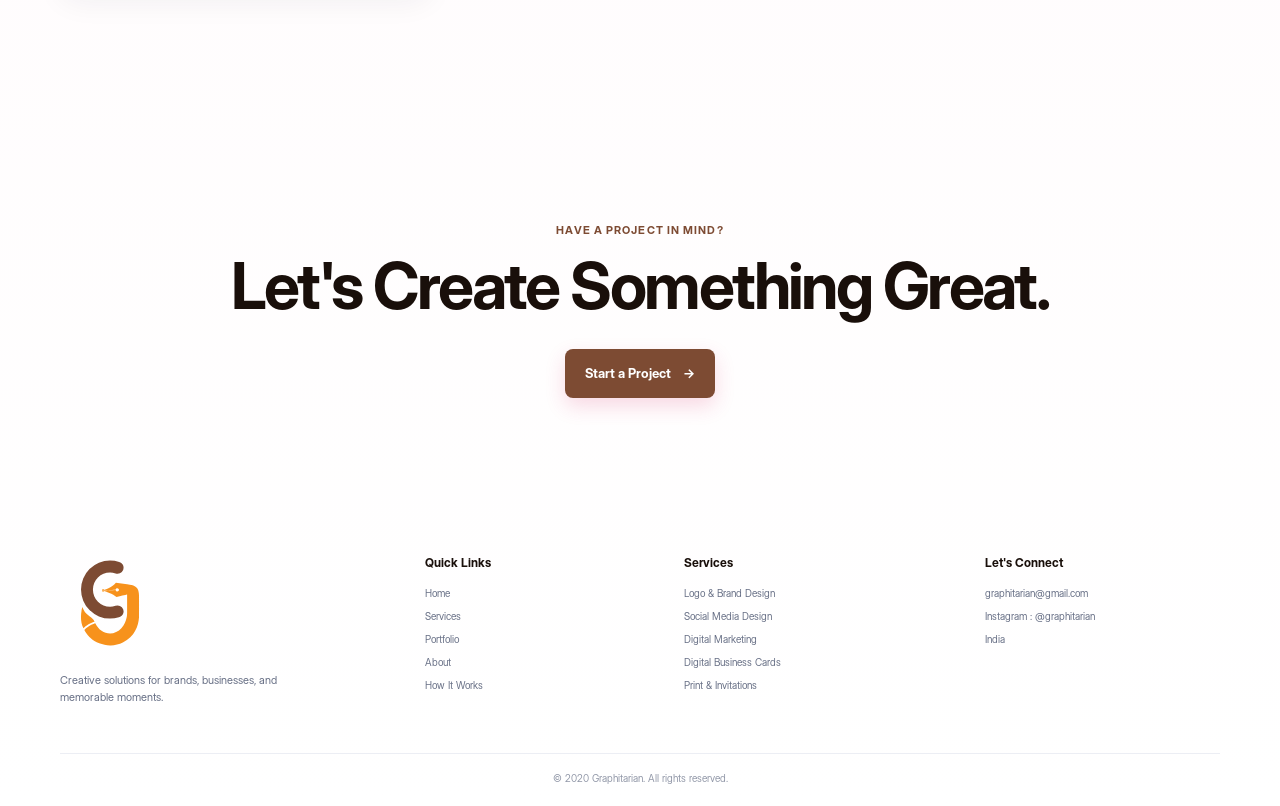
==== commit 1c131ab1: "Updated Colors and front image" ====
--- a/portfolio.html
+++ b/portfolio.html
@@ -14,7 +14,6 @@
 
   <div id="site-header"></div>
 
-
   <main>
 
     <!-- Portfolio Hero -->
@@ -206,7 +205,7 @@
 
   <script src="script.js"></script>
 
-  <script>
+  <!-- <script>
     const toggle = document.querySelector('.menu-toggle');
     const nav = document.querySelector('.nav-links');
 
@@ -214,8 +213,8 @@
       const open = nav.classList.toggle('open');
       toggle.setAttribute('aria-expanded', open);
     });
-  </script>
+  </script> -->
 
 </body>
 
-</html>
+</html>
--- a/style.css
+++ b/style.css
@@ -23,7 +23,7 @@
 }
 
 :root {
-    --ink: #111a36;
+    --ink: #190f0aff;
     --muted: #687086;
     --choco: #7d4b33ff;
     --orange: #f7921cff;
@@ -145,6 +145,15 @@
   object-fit: contain;
 
   animation: logoIn 0.8s ease-out 0.1s both;
+}
+
+.brand-logo-footer{
+pointer-events: none;
+  width: 100px;
+  height: auto;
+  display: block;
+  object-fit: contain;
+
 }
 
 @keyframes logoIn {
@@ -611,7 +620,7 @@
 }
 
 .portfolio-wrap {
-    background: #fff6f9;
+    background: #fef4e9ff;
     border: 1px solid #f8e6ec;
     border-radius: 22px;
     padding: 35px;
@@ -645,7 +654,7 @@
 }
 
 .cta-inner {
-    background: var(--ink);
+    background: #25160fff;
     color: #fff;
     border-radius: 22px;
     padding: 38px 46px;
@@ -850,6 +859,7 @@
     .footer-grid {
         gap: 25px
     }
+}
 
 
 /* =========================================
@@ -1197,7 +1207,7 @@
 }
 
 .portfolio-category:nth-child(even) {
-  background: rgba(158, 53, 255, 0.025);
+    background: #FFF9F2;
 }
 
 .portfolio-category-heading {
@@ -1304,4 +1314,12 @@
     grid-template-columns: 1fr;
   }
 }
-}+
+/* Portfolio desktop gallery layout
+@media (min-width: 901px) {
+  .portfolio-category .portfolio-gallery {
+    display: grid;
+    grid-template-columns: repeat(3, minmax(0, 1fr));
+    gap: 24px;
+  }
+} */
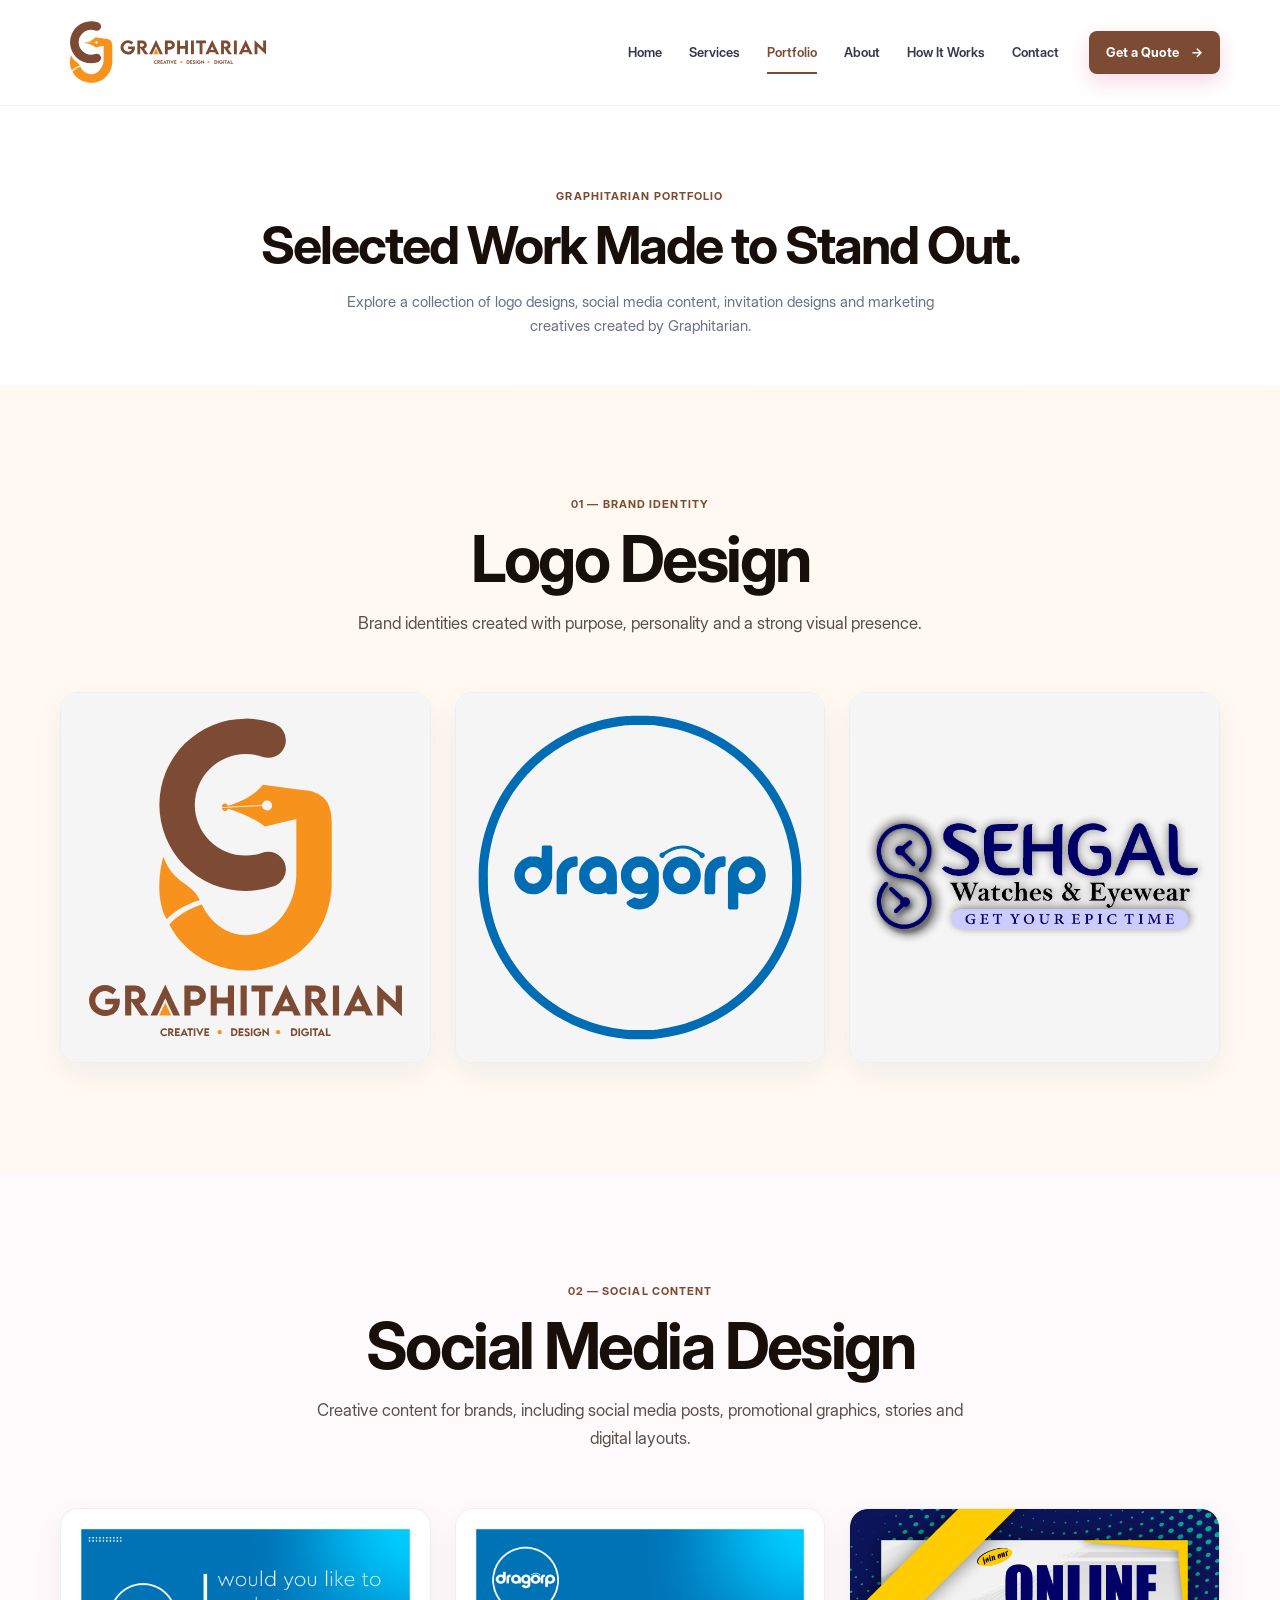
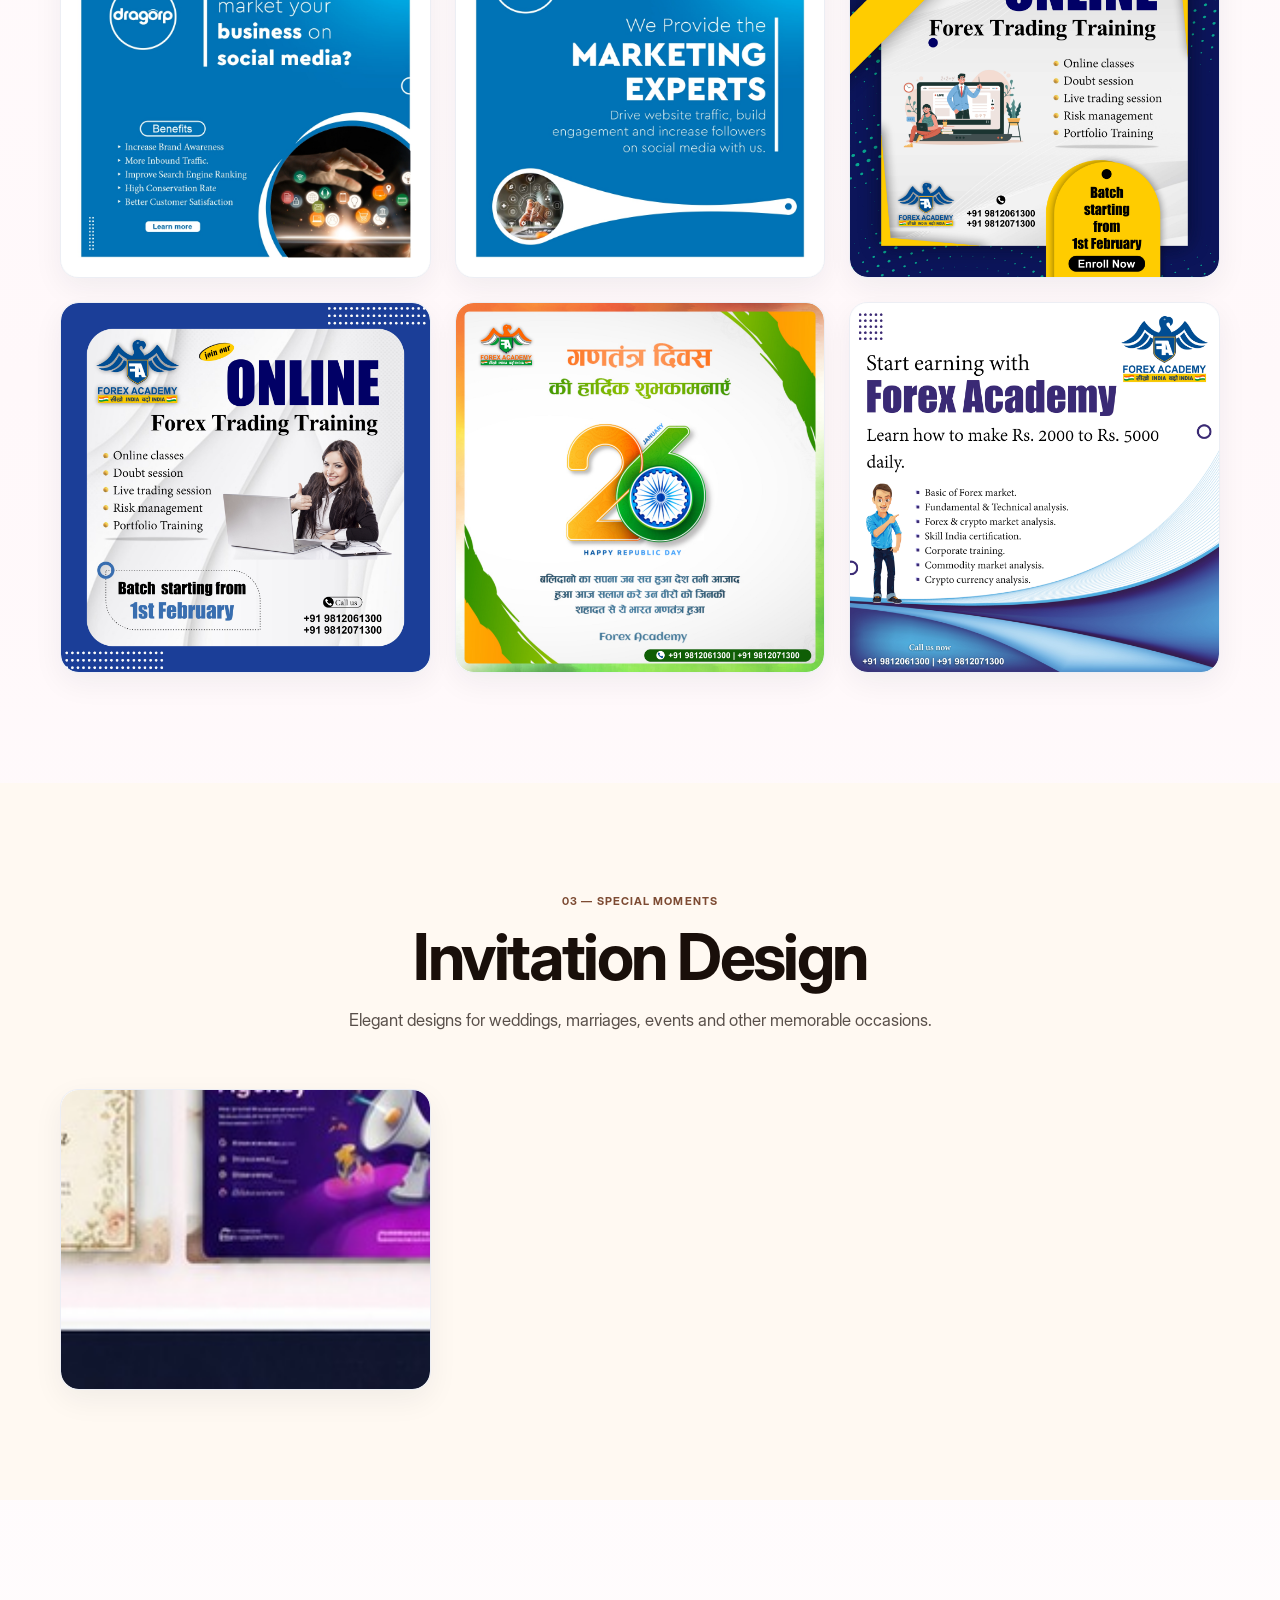
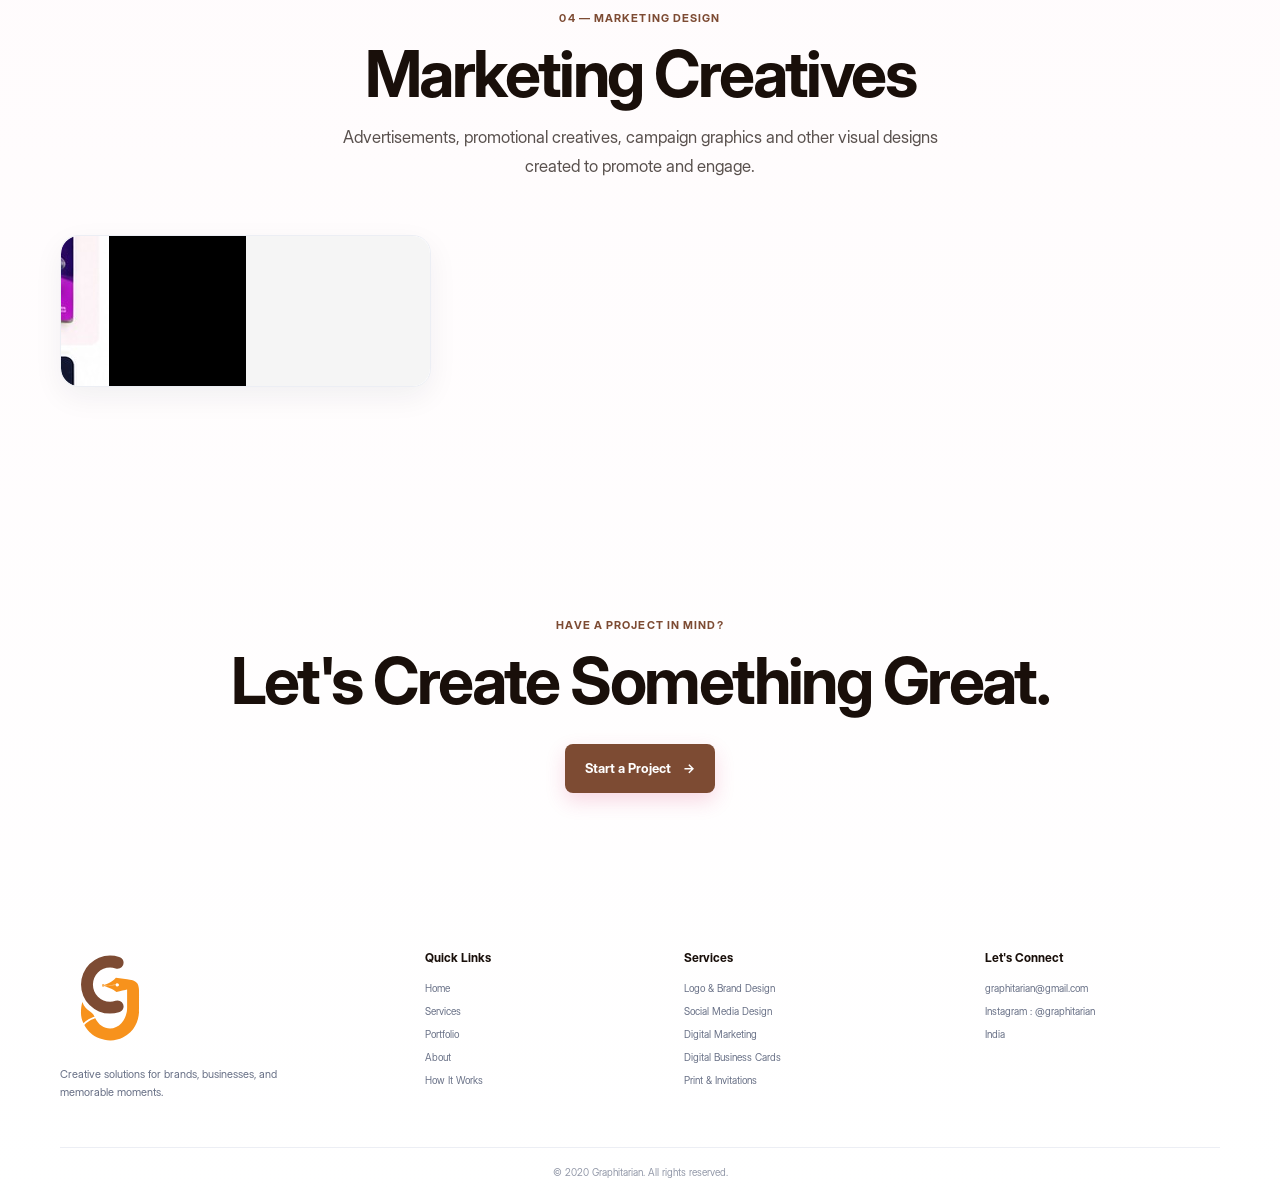
==== commit 473dacea: "Added Images in Prtfolio" ====
--- a/portfolio.html
+++ b/portfolio.html
@@ -56,6 +56,16 @@
             </div>
           </figure>
           <!-- till here  -->
+           <figure class="portfolio-item">
+            <div class="portfolio-thumb">
+              <img src="assets/dragorpLogo.svg" alt="Logo design project" loading="lazy">
+            </div>
+          </figure>
+          <figure class="portfolio-item">
+            <div class="portfolio-thumb">
+              <img src="assets/sweLogo.svg" alt="Logo design project" loading="lazy">
+            </div>
+          </figure>
 
           <!-- <figure class="portfolio-item">
             <div class="portfolio-thumb">
@@ -102,17 +112,32 @@
           <!-- Add more social media images here -->
           <figure class="portfolio-item">
             <div class="portfolio-thumb">
-              <img src="assets/omsaipost1.png" alt="Social media design project" loading="lazy">
-            </div>
-          </figure>
-          <figure class="portfolio-item">
-            <div class="portfolio-thumb">
-              <img src="assets/omsaipost2.png" alt="Social media design project" loading="lazy">
-            </div>
-          </figure>
-          <figure class="portfolio-item">
-            <div class="portfolio-thumb">
-              <img src="assets/design.png" alt="Social media design project" loading="lazy">
+              <img src="assets/dragorpimg1.jpg" alt="Social media design project" loading="lazy">
+            </div>
+          </figure>
+          <figure class="portfolio-item">
+            <div class="portfolio-thumb">
+              <img src="assets/dragorpimg2.jpg" alt="Social media design project" loading="lazy">
+            </div>
+          </figure>
+          <figure class="portfolio-item">
+            <div class="portfolio-thumb">
+              <img src="assets/foreximg1.jpg" alt="Social media design project" loading="lazy">
+            </div>
+          </figure>
+          <figure class="portfolio-item">
+            <div class="portfolio-thumb">
+              <img src="assets/foreximg2.jpg" alt="Social media design project" loading="lazy">
+            </div>
+          </figure>
+          <figure class="portfolio-item">
+            <div class="portfolio-thumb">
+              <img src="assets/foreximg3.jpg" alt="Social media design project" loading="lazy">
+            </div>
+          </figure>
+           <figure class="portfolio-item">
+            <div class="portfolio-thumb">
+              <img src="assets/foreximg4.jpg" alt="Social media design project" loading="lazy">
             </div>
           </figure>
 
@@ -217,4 +242,4 @@
 
 </body>
 
-</html>+</html>
